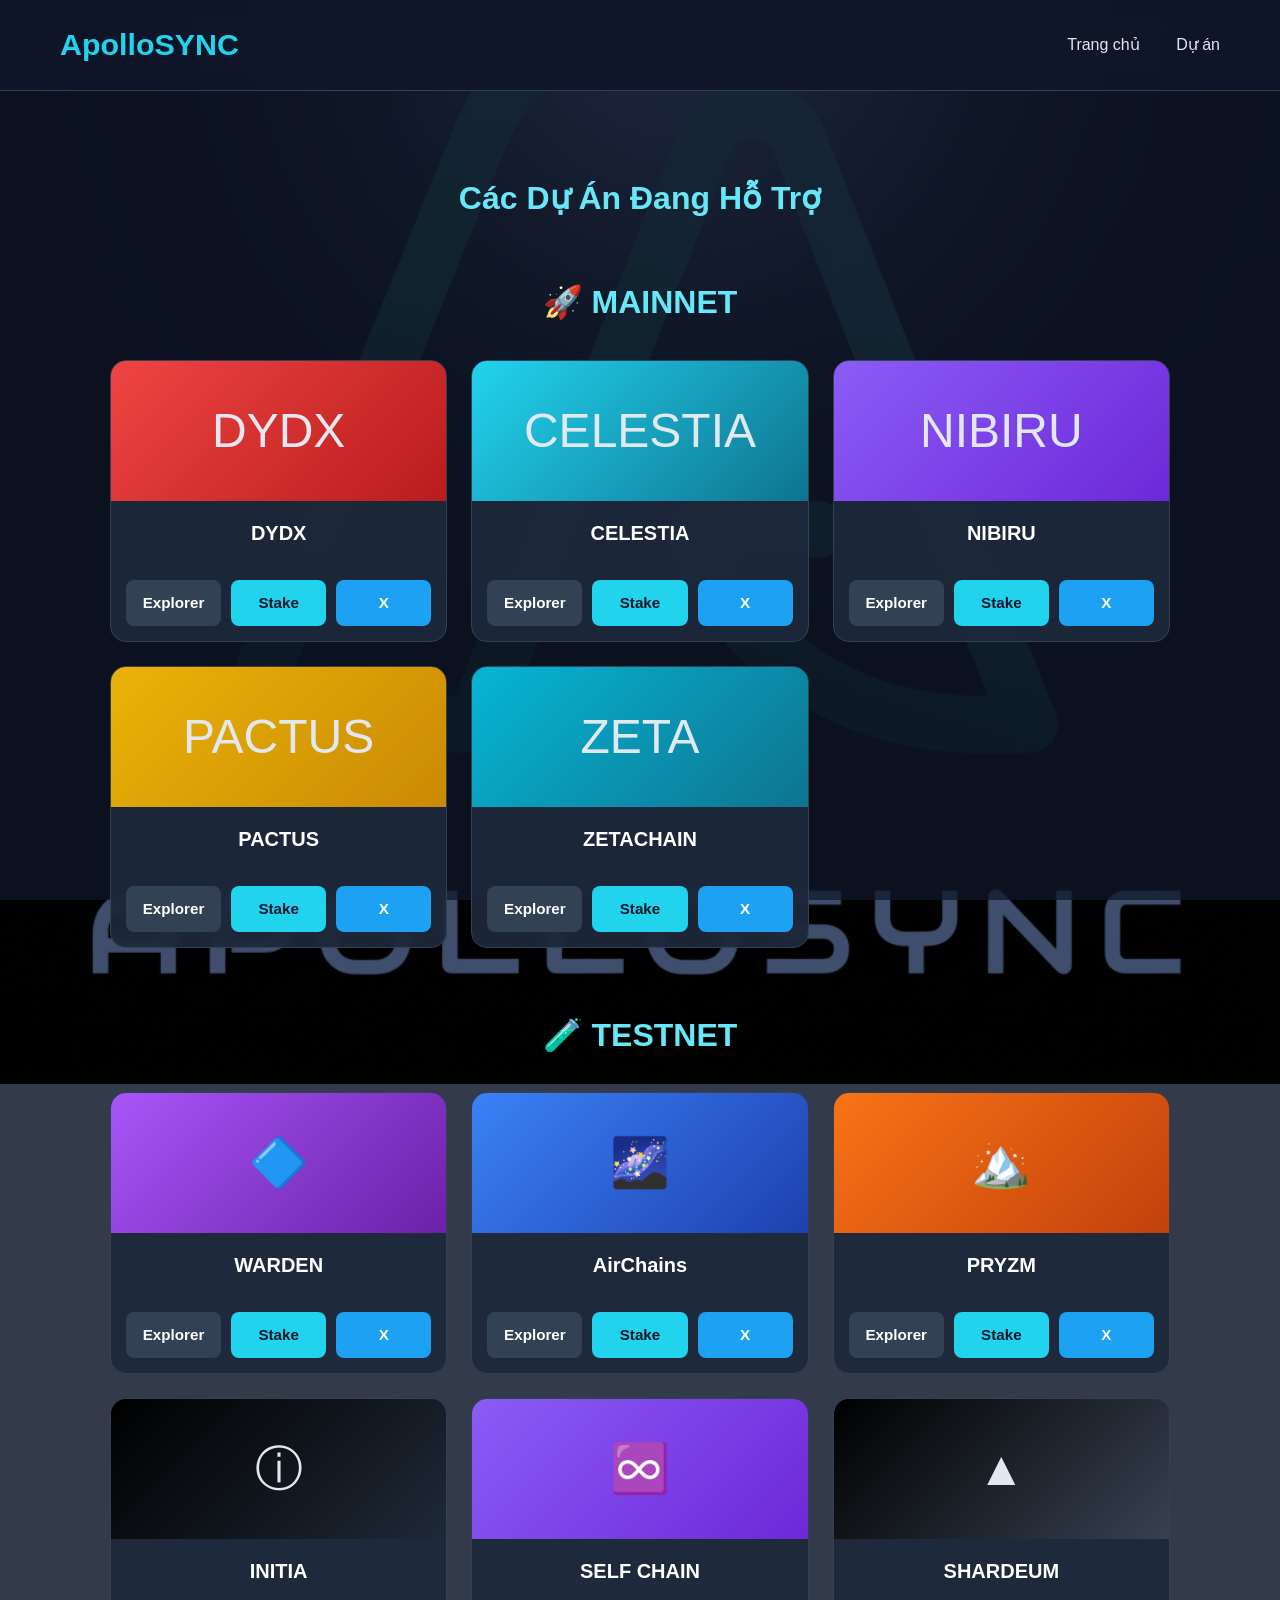
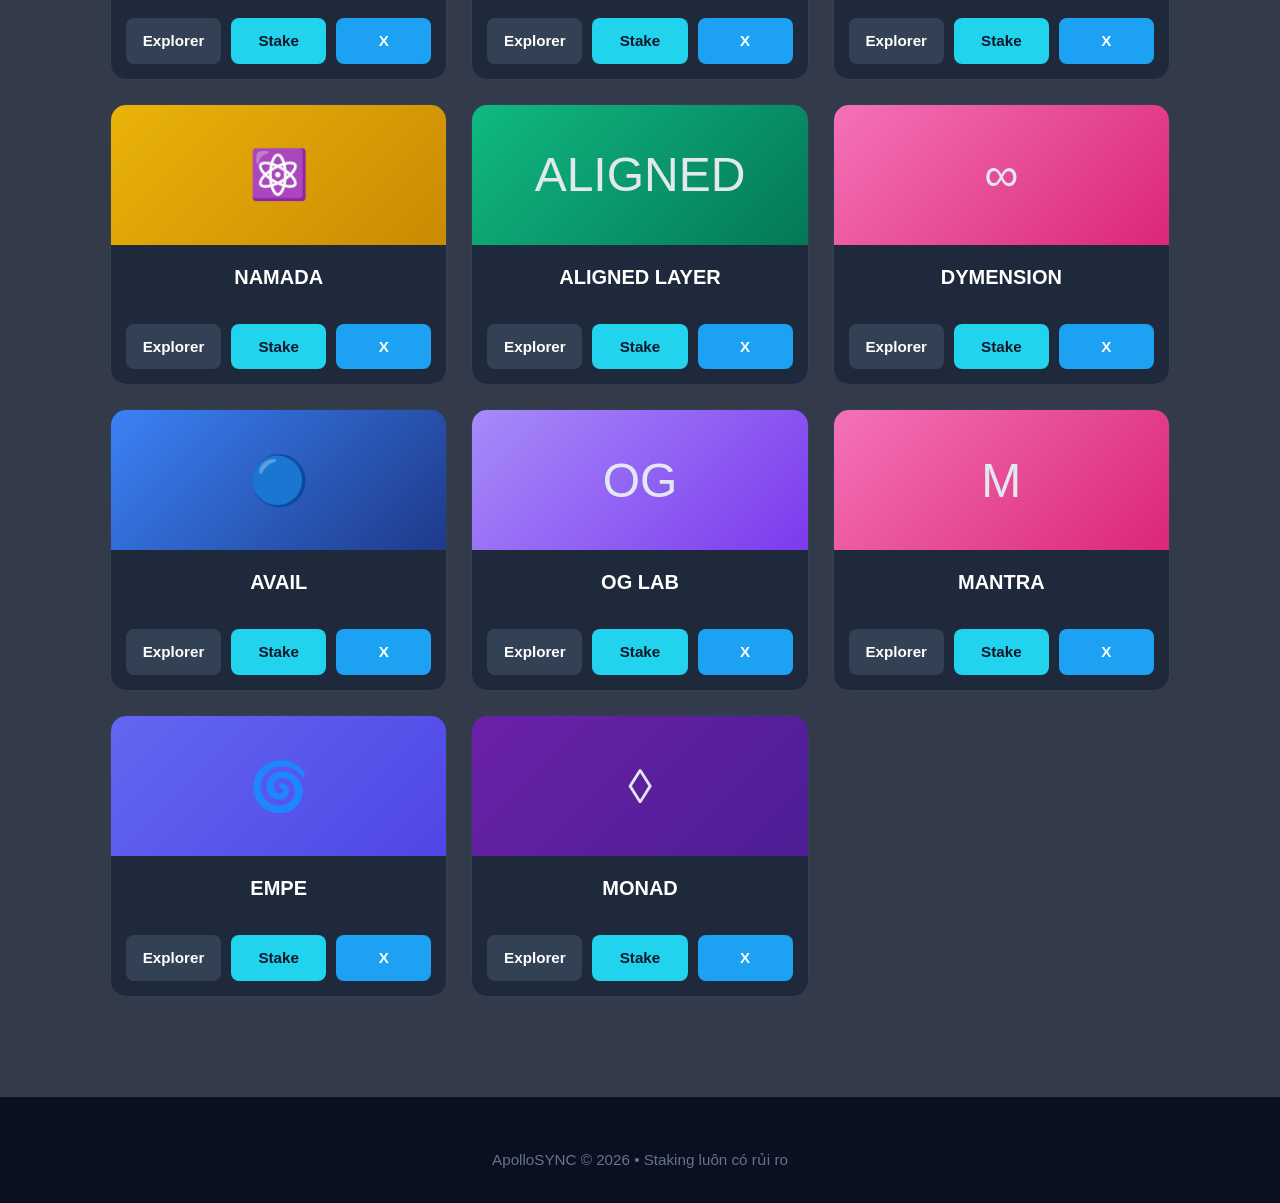
==== projects.html @ 62b635bf "Add files via upload" ====
<!DOCTYPE html>
<html lang="vi">
<head>
    <meta charset="UTF-8">
    <meta name="viewport" content="width=device-width, initial-scale=1.0">
    <title>Dự án - ApolloSYNC</title>
    <link rel="stylesheet" href="css/style.css">
    <style>
        .section-title {
            text-align: center;
            margin: 50px 0 30px;
            color: #67e8f9;
            font-size: 2rem;
        }
        .project-grid {
            display: grid;
            grid-template-columns: repeat(auto-fit, minmax(320px, 1fr));
            gap: 24px;
            margin-bottom: 60px;
        }
        .project-card {
            background: var(--card);
            border: 1px solid #334155;
            border-radius: 16px;
            overflow: hidden;
            transition: all 0.4s ease;
            cursor: pointer;
        }
        .project-card:hover {
            transform: translateY(-10px);
            border-color: var(--primary);
        }
        .project-card.active {
            border-color: #fde047;
            box-shadow: 0 0 25px #fde047,
                        0 0 50px rgba(253, 224, 71, 0.6);
            transform: scale(1.03);
        }
        .project-header {
            height: 140px;
            display: flex;
            align-items: center;
            justify-content: center;
            font-size: 3rem;
            position: relative;
        }
        .project-name {
            text-align: center;
            padding: 15px 0;
            font-weight: 700;
            font-size: 1.25rem;
            color: white;
        }
        .project-actions {
            padding: 15px;
            display: flex;
            gap: 10px;
            flex-wrap: wrap;
            justify-content: center;
        }
        .action-btn {
            flex: 1;
            min-width: 85px;
            padding: 10px 14px;
            text-align: center;
            border-radius: 8px;
            text-decoration: none;
            font-weight: 600;
            font-size: 0.95rem;
        }
        .btn-explorer { background: #334155; color: white; }
        .btn-stake    { background: #22d3ee; color: #0f172a; }
        .btn-twitter  { background: #1da1f2; color: white; }
    </style>
</head>
<body>
    <header>
        <nav>
            <div class="logo">ApolloSYNC</div>
            <div class="nav-links">
                <a href="index.html">Trang chủ</a>
                <a href="projects.html">Dự án</a>
            </div>
        </nav>
    </header>

    <div class="container">
        <h1 style="text-align:center; margin:40px 0 10px; color:#67e8f9;">Các Dự Án Đang Hỗ Trợ</h1>

        <!-- ==================== MAINNET ==================== -->
        <h2 class="section-title">🚀 MAINNET</h2>
        <div class="project-grid">

            <div class="project-card">
                <div class="project-header" style="background: linear-gradient(135deg, #ef4444, #b91c1c);">DYDX</div>
                <div class="project-name">DYDX</div>
                <div class="project-actions">
                    <a href="#" class="action-btn btn-explorer">Explorer</a>
                    <a href="#" class="action-btn btn-stake">Stake</a>
                    <a href="#" class="action-btn btn-twitter">X</a>
                </div>
            </div>

            <div class="project-card">
                <div class="project-header" style="background: linear-gradient(135deg, #22d3ee, #0e7490);">CELESTIA</div>
                <div class="project-name">CELESTIA</div>
                <div class="project-actions">
                    <a href="#" class="action-btn btn-explorer">Explorer</a>
                    <a href="#" class="action-btn btn-stake">Stake</a>
                    <a href="#" class="action-btn btn-twitter">X</a>
                </div>
            </div>

            <div class="project-card">
                <div class="project-header" style="background: linear-gradient(135deg, #8b5cf6, #6d28d9);">NIBIRU</div>
                <div class="project-name">NIBIRU</div>
                <div class="project-actions">
                    <a href="#" class="action-btn btn-explorer">Explorer</a>
                    <a href="#" class="action-btn btn-stake">Stake</a>
                    <a href="#" class="action-btn btn-twitter">X</a>
                </div>
            </div>

            <div class="project-card">
                <div class="project-header" style="background: linear-gradient(135deg, #eab308, #ca8a04);">PACTUS</div>
                <div class="project-name">PACTUS</div>
                <div class="project-actions">
                    <a href="#" class="action-btn btn-explorer">Explorer</a>
                    <a href="#" class="action-btn btn-stake">Stake</a>
                    <a href="#" class="action-btn btn-twitter">X</a>
                </div>
            </div>

            <div class="project-card">
                <div class="project-header" style="background: linear-gradient(135deg, #06b6d4, #0e7490);">ZETA</div>
                <div class="project-name">ZETACHAIN</div>
                <div class="project-actions">
                    <a href="#" class="action-btn btn-explorer">Explorer</a>
                    <a href="#" class="action-btn btn-stake">Stake</a>
                    <a href="#" class="action-btn btn-twitter">X</a>
                </div>
            </div>
        </div>

        <!-- ==================== TESTNET ==================== -->
        <h2 class="section-title">🧪 TESTNET</h2>
        <div class="project-grid">

            <div class="project-card">
                <div class="project-header" style="background: linear-gradient(135deg, #a855f7, #6b21a8);">🔷</div>
                <div class="project-name">WARDEN</div>
                <div class="project-actions">
                    <a href="#" class="action-btn btn-explorer">Explorer</a>
                    <a href="#" class="action-btn btn-stake">Stake</a>
                    <a href="#" class="action-btn btn-twitter">X</a>
                </div>
            </div>

            <div class="project-card">
                <div class="project-header" style="background: linear-gradient(135deg, #3b82f6, #1e40af);">🌌</div>
                <div class="project-name">AirChains</div>
                <div class="project-actions">
                    <a href="#" class="action-btn btn-explorer">Explorer</a>
                    <a href="#" class="action-btn btn-stake">Stake</a>
                    <a href="#" class="action-btn btn-twitter">X</a>
                </div>
            </div>

            <div class="project-card">
                <div class="project-header" style="background: linear-gradient(135deg, #f97316, #c2410c);">🏔️</div>
                <div class="project-name">PRYZM</div>
                <div class="project-actions">
                    <a href="#" class="action-btn btn-explorer">Explorer</a>
                    <a href="#" class="action-btn btn-stake">Stake</a>
                    <a href="#" class="action-btn btn-twitter">X</a>
                </div>
            </div>

            <div class="project-card">
                <div class="project-header" style="background: linear-gradient(135deg, #000000, #1f2937);">ⓘ</div>
                <div class="project-name">INITIA</div>
                <div class="project-actions">
                    <a href="#" class="action-btn btn-explorer">Explorer</a>
                    <a href="#" class="action-btn btn-stake">Stake</a>
                    <a href="#" class="action-btn btn-twitter">X</a>
                </div>
            </div>

            <div class="project-card">
                <div class="project-header" style="background: linear-gradient(135deg, #8b5cf6, #6d28d9);">♾️</div>
                <div class="project-name">SELF CHAIN</div>
                <div class="project-actions">
                    <a href="#" class="action-btn btn-explorer">Explorer</a>
                    <a href="#" class="action-btn btn-stake">Stake</a>
                    <a href="#" class="action-btn btn-twitter">X</a>
                </div>
            </div>

            <div class="project-card">
                <div class="project-header" style="background: linear-gradient(135deg, #000000, #374151);">▲</div>
                <div class="project-name">SHARDEUM</div>
                <div class="project-actions">
                    <a href="#" class="action-btn btn-explorer">Explorer</a>
                    <a href="#" class="action-btn btn-stake">Stake</a>
                    <a href="#" class="action-btn btn-twitter">X</a>
                </div>
            </div>

            <div class="project-card">
                <div class="project-header" style="background: linear-gradient(135deg, #eab308, #ca8a04);">⚛️</div>
                <div class="project-name">NAMADA</div>
                <div class="project-actions">
                    <a href="#" class="action-btn btn-explorer">Explorer</a>
                    <a href="#" class="action-btn btn-stake">Stake</a>
                    <a href="#" class="action-btn btn-twitter">X</a>
                </div>
            </div>

            <div class="project-card">
                <div class="project-header" style="background: linear-gradient(135deg, #10b981, #047857);">ALIGNED</div>
                <div class="project-name">ALIGNED LAYER</div>
                <div class="project-actions">
                    <a href="#" class="action-btn btn-explorer">Explorer</a>
                    <a href="#" class="action-btn btn-stake">Stake</a>
                    <a href="#" class="action-btn btn-twitter">X</a>
                </div>
            </div>

            <div class="project-card">
                <div class="project-header" style="background: linear-gradient(135deg, #f472b6, #db2777);">∞</div>
                <div class="project-name">DYMENSION</div>
                <div class="project-actions">
                    <a href="#" class="action-btn btn-explorer">Explorer</a>
                    <a href="#" class="action-btn btn-stake">Stake</a>
                    <a href="#" class="action-btn btn-twitter">X</a>
                </div>
            </div>

            <div class="project-card">
                <div class="project-header" style="background: linear-gradient(135deg, #3b82f6, #1e3a8a);">🔵</div>
                <div class="project-name">AVAIL</div>
                <div class="project-actions">
                    <a href="#" class="action-btn btn-explorer">Explorer</a>
                    <a href="#" class="action-btn btn-stake">Stake</a>
                    <a href="#" class="action-btn btn-twitter">X</a>
                </div>
            </div>

            <div class="project-card">
                <div class="project-header" style="background: linear-gradient(135deg, #a78bfa, #7c3aed);">OG</div>
                <div class="project-name">OG LAB</div>
                <div class="project-actions">
                    <a href="#" class="action-btn btn-explorer">Explorer</a>
                    <a href="#" class="action-btn btn-stake">Stake</a>
                    <a href="#" class="action-btn btn-twitter">X</a>
                </div>
            </div>

            <div class="project-card">
                <div class="project-header" style="background: linear-gradient(135deg, #f472b6, #db2777);">M</div>
                <div class="project-name">MANTRA</div>
                <div class="project-actions">
                    <a href="#" class="action-btn btn-explorer">Explorer</a>
                    <a href="#" class="action-btn btn-stake">Stake</a>
                    <a href="#" class="action-btn btn-twitter">X</a>
                </div>
            </div>

            <div class="project-card">
                <div class="project-header" style="background: linear-gradient(135deg, #6366f1, #4f46e5);">🌀</div>
                <div class="project-name">EMPE</div>
                <div class="project-actions">
                    <a href="#" class="action-btn btn-explorer">Explorer</a>
                    <a href="#" class="action-btn btn-stake">Stake</a>
                    <a href="#" class="action-btn btn-twitter">X</a>
                </div>
            </div>

            <div class="project-card">
                <div class="project-header" style="background: linear-gradient(135deg, #6b21a8, #4c1d95);">◊</div>
                <div class="project-name">MONAD</div>
                <div class="project-actions">
                    <a href="#" class="action-btn btn-explorer">Explorer</a>
                    <a href="#" class="action-btn btn-stake">Stake</a>
                    <a href="#" class="action-btn btn-twitter">X</a>
                </div>
            </div>
        </div>
    </div>

    <footer>
        ApolloSYNC © 2026 • Staking luôn có rủi ro
    </footer>

    <script>
        // Hiệu ứng click phát sáng vàng nhạt
        document.querySelectorAll('.project-card').forEach(card => {
            card.addEventListener('click', function(e) {
                if (e.target.closest('a')) return; // Không trigger khi click nút
                this.classList.toggle('active');
            });
        });
    </script>
</body>
</html>
---- css/style.css ----
* {
    margin: 0;
    padding: 0;
    box-sizing: border-box;
}

:root {
    --primary: #22d3ee;
    --dark: #0f172a;
    --card: rgba(30, 41, 59, 0.95);
}

/* ==================== BACKGROUND TOÀN BỘ WEBSITE ==================== */
body {
    font-family: 'Segoe UI', Tahoma, Geneva, Verdana, sans-serif;
    color: #e2e8f0;
    line-height: 1.7;
    
    /* Background ảnh */
    background-image: url('../assets/images/background.jpg');
    background-size: cover;
    background-position: center;
    background-repeat: no-repeat;
    background-attachment: fixed;     /* ảnh không di chuyển khi cuộn */
    
    /* Overlay tối để chữ dễ đọc */
    background-color: rgba(15, 23, 42, 0.85);   /* màu tối + độ trong suốt */
    background-blend-mode: overlay;
}

/* Nếu muốn overlay mạnh hơn (chữ rõ hơn) */
body::before {
    content: "";
    position: fixed;
    top: 0;
    left: 0;
    width: 100%;
    height: 100%;
    background: rgba(15, 23, 42, 0.75);
    z-index: -1;
}

header {
    background: rgba(15, 23, 42, 0.98);
    position: sticky;
    top: 0;
    z-index: 100;
    border-bottom: 1px solid #334155;
}

nav {
    max-width: 1200px;
    margin: 0 auto;
    padding: 1.2rem 20px;
    display: flex;
    justify-content: space-between;
    align-items: center;
}

.logo {
    font-size: 1.9rem;
    font-weight: 700;
    color: var(--primary);
}

.nav-links a {
    color: #e2e8f0;
    text-decoration: none;
    margin-left: 32px;
    font-weight: 500;
}

.nav-links a:hover {
    color: var(--primary);
}

.container {
    max-width: 1100px;
    margin: 0 auto;
    padding: 40px 20px;
}

/* ==================== TRANG CHỦ ==================== */
.hero {
    text-align: center;
    padding: 80px 0 60px;
}

.hero h1 {
    font-size: 3.2rem;
    color: #67e8f9;
    margin-bottom: 12px;
}

.card {
    background: var(--card);
    border: 1px solid #334155;
    border-radius: 16px;
    padding: 32px;
    margin-bottom: 30px;
}

h2 {
    color: var(--primary);
    margin-bottom: 18px;
}

.spec-list li {
    padding: 14px 0;
    border-bottom: 1px solid #334155;
}

.spec-list li:last-child {
    border-bottom: none;
}

/* ==================== PROJECTS PAGE ==================== */
.section-title {
    text-align: center;
    margin: 50px 0 30px;
    color: #67e8f9;
    font-size: 2rem;
}

.project-grid {
    display: grid;
    grid-template-columns: repeat(auto-fit, minmax(320px, 1fr));
    gap: 24px;
    margin-bottom: 60px;
}

.project-card {
    background: var(--card);
    border: 1px solid #334155;
    border-radius: 16px;
    overflow: hidden;
    transition: all 0.4s ease;
    cursor: pointer;
}

.project-card:hover {
    transform: translateY(-10px);
    border-color: var(--primary);
}

.project-card.active {
    border-color: #fde047;
    box-shadow: 0 0 25px #fde047,
                0 0 50px rgba(253, 224, 71, 0.6);
    transform: scale(1.03);
}

.project-header {
    height: 140px;
    display: flex;
    align-items: center;
    justify-content: center;
    font-size: 3rem;
    position: relative;
}

.project-name {
    text-align: center;
    padding: 15px 0;
    font-weight: 700;
    font-size: 1.25rem;
    color: white;
}

.project-actions {
    padding: 15px;
    display: flex;
    gap: 10px;
    flex-wrap: wrap;
    justify-content: center;
}

.action-btn {
    flex: 1;
    min-width: 85px;
    padding: 10px 14px;
    text-align: center;
    border-radius: 8px;
    text-decoration: none;
    font-weight: 600;
    font-size: 0.95rem;
}

.btn-explorer { background: #334155; color: white; }
.btn-stake    { background: #22d3ee; color: #0f172a; }
.btn-twitter  { background: #1da1f2; color: white; }

/* Footer */
footer {
    background: #0a101f;
    padding: 50px 20px 30px;
    text-align: center;
    color: #64748b;
    font-size: 0.95rem;
}
/* Tăng độ tương phản cho card khi có background ảnh */
.card, .project-card {
    background: rgba(30, 41, 59, 0.92) !important;
    backdrop-filter: blur(8px);   /* hiệu ứng kính mờ hiện đại */
}

header {
    background: rgba(15, 23, 42, 0.95) !important;
    backdrop-filter: blur(10px);
}
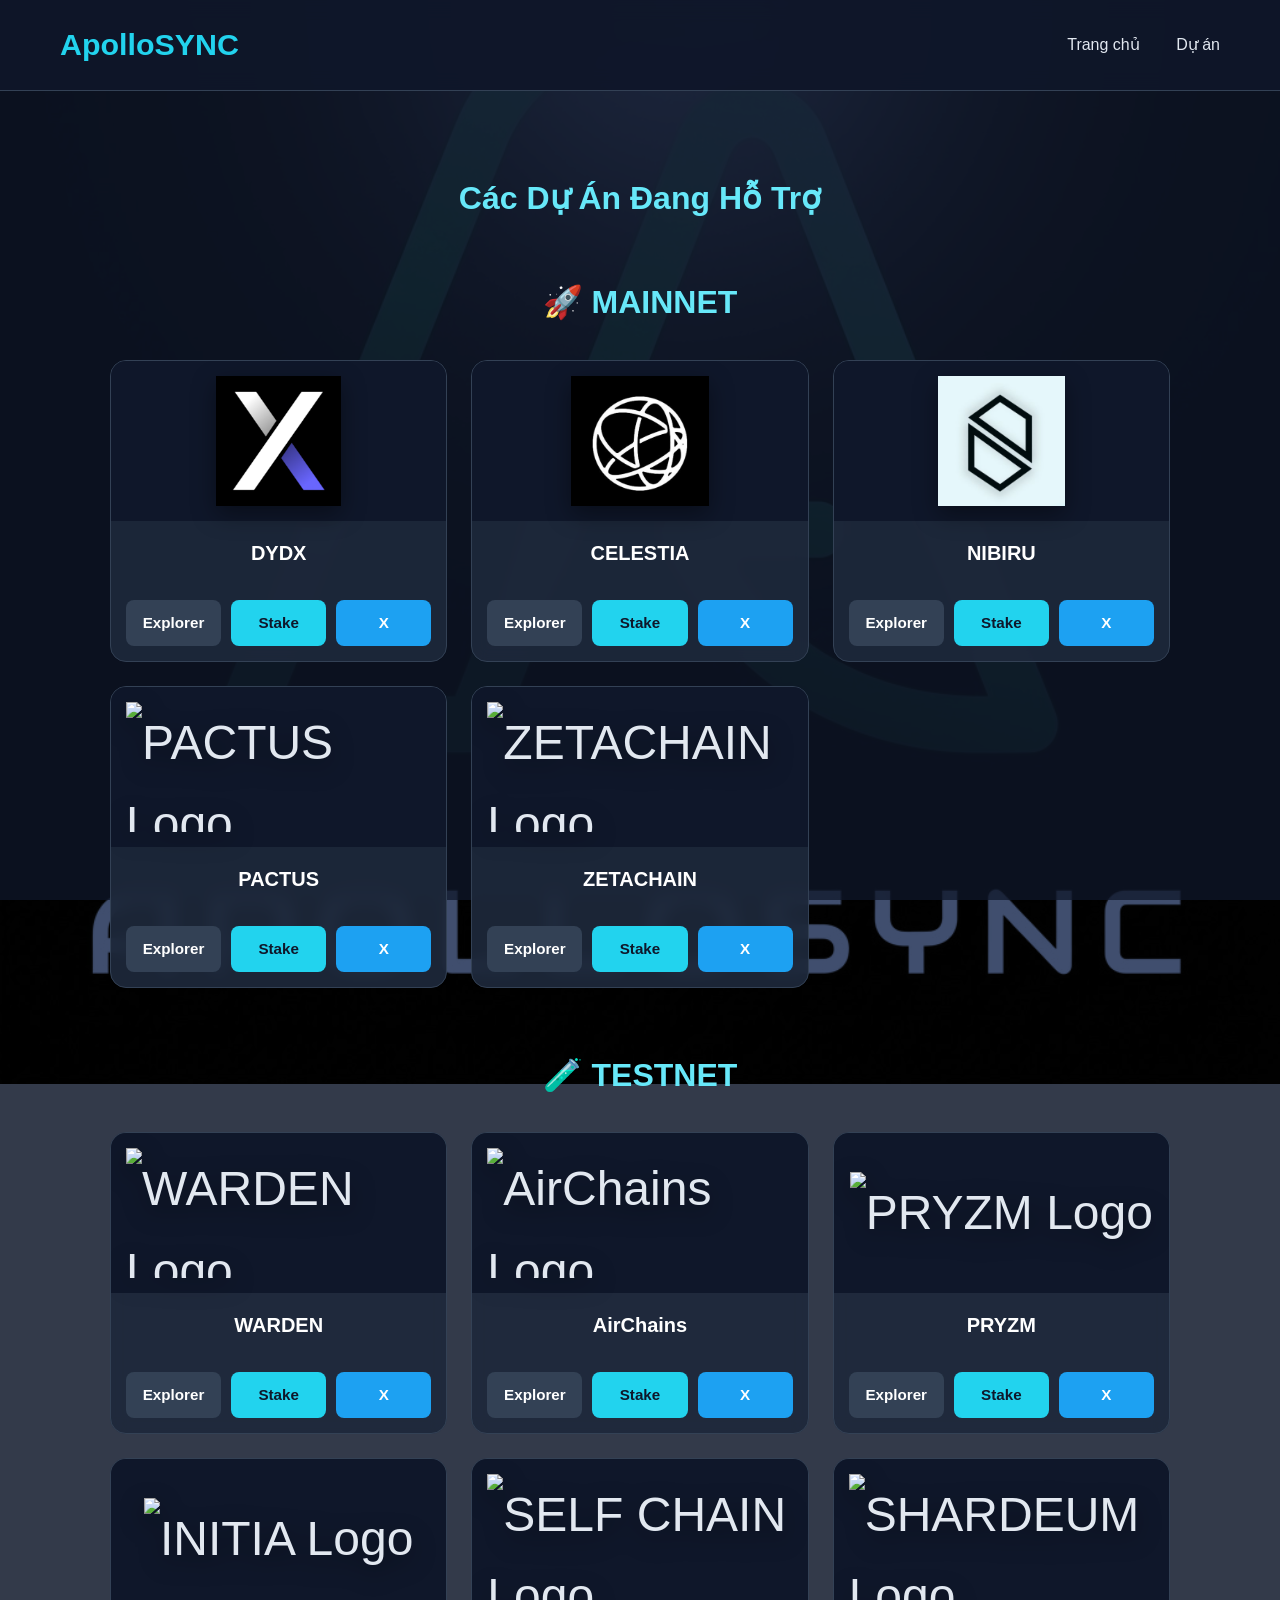
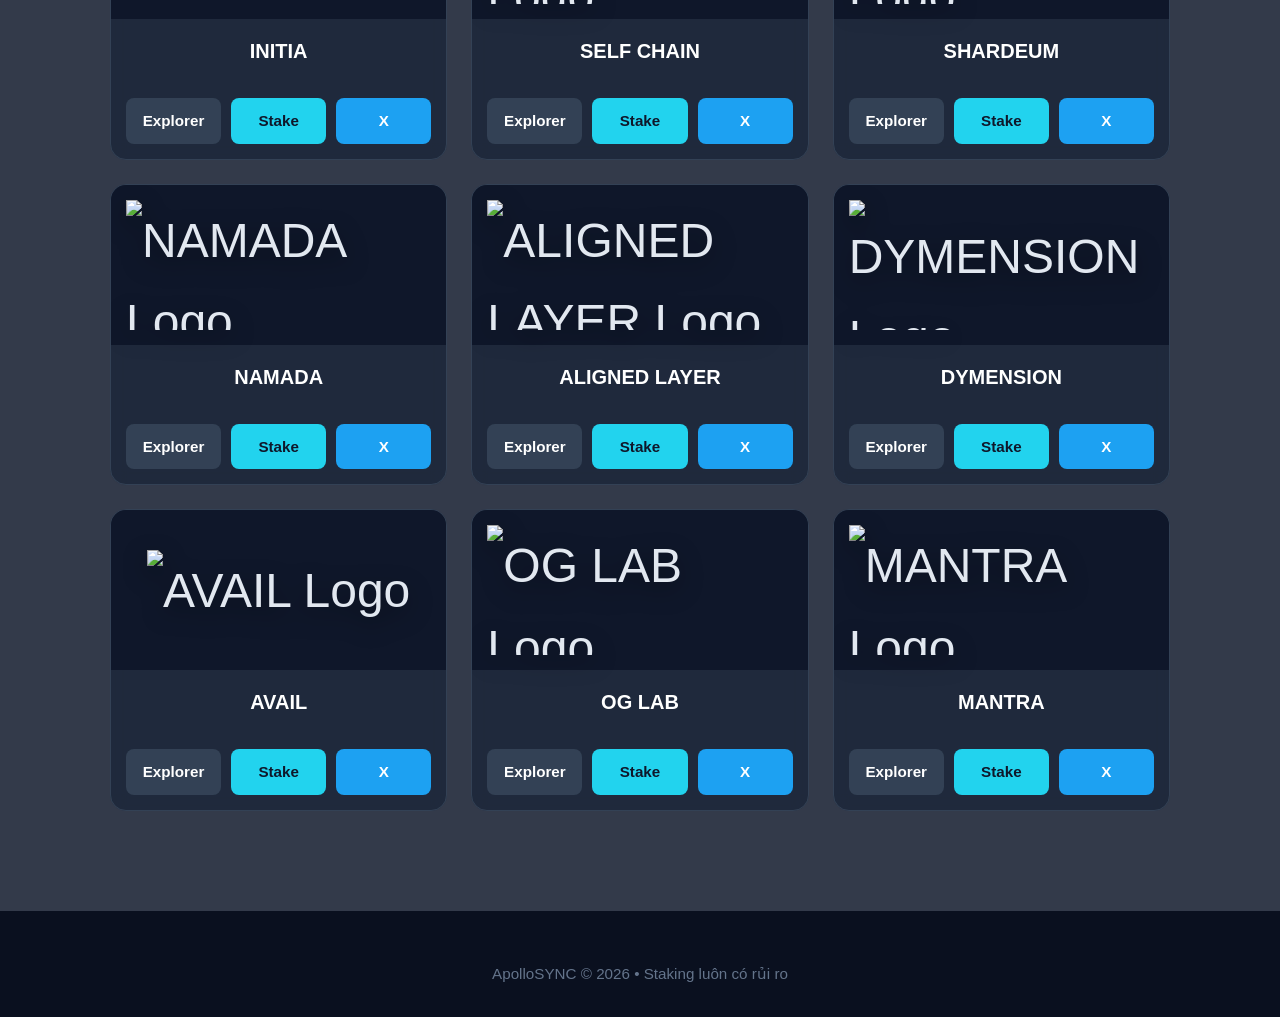
==== commit 9241f3d3: "Add files via upload" ====
--- a/projects.html
+++ b/projects.html
@@ -36,14 +36,27 @@
                         0 0 50px rgba(253, 224, 71, 0.6);
             transform: scale(1.03);
         }
+        
         .project-header {
-            height: 140px;
+            height: 160px;
             display: flex;
             align-items: center;
             justify-content: center;
-            font-size: 3rem;
             position: relative;
-        }
+            background: #0f172a;
+            padding: 15px;
+        }
+        .project-header img {
+            max-height: 130px;
+            max-width: 100%;
+            object-fit: contain;
+            filter: drop-shadow(0 8px 12px rgba(0, 0, 0, 0.4));
+            transition: transform 0.3s ease;
+        }
+        .project-card:hover .project-header img {
+            transform: scale(1.08);
+        }
+
         .project-name {
             text-align: center;
             padding: 15px 0;
@@ -92,52 +105,62 @@
         <div class="project-grid">
 
             <div class="project-card">
-                <div class="project-header" style="background: linear-gradient(135deg, #ef4444, #b91c1c);">DYDX</div>
+                <div class="project-header">
+                    <img src="assets/Projectlogos/DYDX.png" alt="DYDX Logo">
+                </div>
                 <div class="project-name">DYDX</div>
                 <div class="project-actions">
-                    <a href="#" class="action-btn btn-explorer">Explorer</a>
-                    <a href="#" class="action-btn btn-stake">Stake</a>
-                    <a href="#" class="action-btn btn-twitter">X</a>
-                </div>
-            </div>
-
-            <div class="project-card">
-                <div class="project-header" style="background: linear-gradient(135deg, #22d3ee, #0e7490);">CELESTIA</div>
+                    <a href="https://explorer.dydx.trade" target="_blank" class="action-btn btn-explorer">Explorer</a>
+                    <a href="#" class="action-btn btn-stake">Stake</a>
+                    <a href="https://x.com/dYdX" target="_blank" class="action-btn btn-twitter">X</a>
+                </div>
+            </div>
+
+            <div class="project-card">
+                <div class="project-header">
+                    <img src="assets/Projectlogos/CELESTIA.png" alt="CELESTIA Logo">
+                </div>
                 <div class="project-name">CELESTIA</div>
                 <div class="project-actions">
-                    <a href="#" class="action-btn btn-explorer">Explorer</a>
-                    <a href="#" class="action-btn btn-stake">Stake</a>
-                    <a href="#" class="action-btn btn-twitter">X</a>
-                </div>
-            </div>
-
-            <div class="project-card">
-                <div class="project-header" style="background: linear-gradient(135deg, #8b5cf6, #6d28d9);">NIBIRU</div>
+                    <a href="https://celestia.explorers.guru" target="_blank" class="action-btn btn-explorer">Explorer</a>
+                    <a href="#" class="action-btn btn-stake">Stake</a>
+                    <a href="https://x.com/celestia" target="_blank" class="action-btn btn-twitter">X</a>
+                </div>
+            </div>
+
+            <div class="project-card">
+                <div class="project-header">
+                    <img src="assets/Projectlogos/NIBIRU.png" alt="NIBIRU Logo">
+                </div>
                 <div class="project-name">NIBIRU</div>
                 <div class="project-actions">
-                    <a href="#" class="action-btn btn-explorer">Explorer</a>
-                    <a href="#" class="action-btn btn-stake">Stake</a>
-                    <a href="#" class="action-btn btn-twitter">X</a>
-                </div>
-            </div>
-
-            <div class="project-card">
-                <div class="project-header" style="background: linear-gradient(135deg, #eab308, #ca8a04);">PACTUS</div>
+                    <a href="https://nibiru.explorers.guru" target="_blank" class="action-btn btn-explorer">Explorer</a>
+                    <a href="#" class="action-btn btn-stake">Stake</a>
+                    <a href="https://x.com/NibiruChain" target="_blank" class="action-btn btn-twitter">X</a>
+                </div>
+            </div>
+
+            <div class="project-card">
+                <div class="project-header">
+                    <img src="assets/Projectlogos/PACTUS.png" alt="PACTUS Logo">
+                </div>
                 <div class="project-name">PACTUS</div>
                 <div class="project-actions">
-                    <a href="#" class="action-btn btn-explorer">Explorer</a>
-                    <a href="#" class="action-btn btn-stake">Stake</a>
-                    <a href="#" class="action-btn btn-twitter">X</a>
-                </div>
-            </div>
-
-            <div class="project-card">
-                <div class="project-header" style="background: linear-gradient(135deg, #06b6d4, #0e7490);">ZETA</div>
+                    <a href="https://pactusscan.com" target="_blank" class="action-btn btn-explorer">Explorer</a>
+                    <a href="#" class="action-btn btn-stake">Stake</a>
+                    <a href="https://x.com/PactusChain" target="_blank" class="action-btn btn-twitter">X</a>
+                </div>
+            </div>
+
+            <div class="project-card">
+                <div class="project-header">
+                    <img src="assets/Projectlogos/ZETACHAIN.png" alt="ZETACHAIN Logo">
+                </div>
                 <div class="project-name">ZETACHAIN</div>
                 <div class="project-actions">
-                    <a href="#" class="action-btn btn-explorer">Explorer</a>
-                    <a href="#" class="action-btn btn-stake">Stake</a>
-                    <a href="#" class="action-btn btn-twitter">X</a>
+                    <a href="https://explorer.zetachain.com" target="_blank" class="action-btn btn-explorer">Explorer</a>
+                    <a href="#" class="action-btn btn-stake">Stake</a>
+                    <a href="https://x.com/ZetaChain" target="_blank" class="action-btn btn-twitter">X</a>
                 </div>
             </div>
         </div>
@@ -147,144 +170,149 @@
         <div class="project-grid">
 
             <div class="project-card">
-                <div class="project-header" style="background: linear-gradient(135deg, #a855f7, #6b21a8);">🔷</div>
+                <div class="project-header">
+                    <img src="assets/Projectlogos/WARDEN.png" alt="WARDEN Logo">
+                </div>
                 <div class="project-name">WARDEN</div>
                 <div class="project-actions">
-                    <a href="#" class="action-btn btn-explorer">Explorer</a>
-                    <a href="#" class="action-btn btn-stake">Stake</a>
-                    <a href="#" class="action-btn btn-twitter">X</a>
-                </div>
-            </div>
-
-            <div class="project-card">
-                <div class="project-header" style="background: linear-gradient(135deg, #3b82f6, #1e40af);">🌌</div>
+                    <a href="https://explorer.wardenprotocol.org/" target="_blank" class="action-btn btn-explorer">Explorer</a>
+                    <a href="#" class="action-btn btn-stake">Stake</a>
+                    <a href="https://x.com/wardenprotocol" target="_blank" class="action-btn btn-twitter">X</a>
+                </div>
+            </div>
+
+            <div class="project-card">
+                <div class="project-header">
+                    <img src="assets/Projectlogos/AirChains.png" alt="AirChains Logo">
+                </div>
                 <div class="project-name">AirChains</div>
                 <div class="project-actions">
-                    <a href="#" class="action-btn btn-explorer">Explorer</a>
-                    <a href="#" class="action-btn btn-stake">Stake</a>
-                    <a href="#" class="action-btn btn-twitter">X</a>
-                </div>
-            </div>
-
-            <div class="project-card">
-                <div class="project-header" style="background: linear-gradient(135deg, #f97316, #c2410c);">🏔️</div>
+                    <a href="https://explorer.airchains.io" target="_blank" class="action-btn btn-explorer">Explorer</a>
+                    <a href="#" class="action-btn btn-stake">Stake</a>
+                    <a href="https://x.com/airchains_io" target="_blank" class="action-btn btn-twitter">X</a>
+                </div>
+            </div>
+
+            <div class="project-card">
+                <div class="project-header">
+                    <img src="assets/Projectlogos/PRYZM.png" alt="PRYZM Logo">
+                </div>
                 <div class="project-name">PRYZM</div>
                 <div class="project-actions">
-                    <a href="#" class="action-btn btn-explorer">Explorer</a>
-                    <a href="#" class="action-btn btn-stake">Stake</a>
-                    <a href="#" class="action-btn btn-twitter">X</a>
-                </div>
-            </div>
-
-            <div class="project-card">
-                <div class="project-header" style="background: linear-gradient(135deg, #000000, #1f2937);">ⓘ</div>
+                    <a href="https://chainsco.pe/pryzm" target="_blank" class="action-btn btn-explorer">Explorer</a>
+                    <a href="#" class="action-btn btn-stake">Stake</a>
+                    <a href="https://x.com/Pryzm_Zone" target="_blank" class="action-btn btn-twitter">X</a>
+                </div>
+            </div>
+
+            <div class="project-card">
+                <div class="project-header">
+                    <img src="assets/Projectlogos/INITIA.png" alt="INITIA Logo">
+                </div>
                 <div class="project-name">INITIA</div>
                 <div class="project-actions">
-                    <a href="#" class="action-btn btn-explorer">Explorer</a>
-                    <a href="#" class="action-btn btn-stake">Stake</a>
-                    <a href="#" class="action-btn btn-twitter">X</a>
-                </div>
-            </div>
-
-            <div class="project-card">
-                <div class="project-header" style="background: linear-gradient(135deg, #8b5cf6, #6d28d9);">♾️</div>
+                    <a href="https://explorer.initia.xyz" target="_blank" class="action-btn btn-explorer">Explorer</a>
+                    <a href="#" class="action-btn btn-stake">Stake</a>
+                    <a href="https://x.com/initia" target="_blank" class="action-btn btn-twitter">X</a>
+                </div>
+            </div>
+
+            <div class="project-card">
+                <div class="project-header">
+                    <img src="assets/Projectlogos/SELF-CHAIN.png" alt="SELF CHAIN Logo">
+                </div>
                 <div class="project-name">SELF CHAIN</div>
                 <div class="project-actions">
-                    <a href="#" class="action-btn btn-explorer">Explorer</a>
-                    <a href="#" class="action-btn btn-stake">Stake</a>
-                    <a href="#" class="action-btn btn-twitter">X</a>
-                </div>
-            </div>
-
-            <div class="project-card">
-                <div class="project-header" style="background: linear-gradient(135deg, #000000, #374151);">▲</div>
+                    <a href="https://explorer.selfchain.io" target="_blank" class="action-btn btn-explorer">Explorer</a>
+                    <a href="#" class="action-btn btn-stake">Stake</a>
+                    <a href="https://x.com/selfchainxyz" target="_blank" class="action-btn btn-twitter">X</a>
+                </div>
+            </div>
+
+            <div class="project-card">
+                <div class="project-header">
+                    <img src="assets/Projectlogos/SHARDEUM.png" alt="SHARDEUM Logo">
+                </div>
                 <div class="project-name">SHARDEUM</div>
                 <div class="project-actions">
-                    <a href="#" class="action-btn btn-explorer">Explorer</a>
-                    <a href="#" class="action-btn btn-stake">Stake</a>
-                    <a href="#" class="action-btn btn-twitter">X</a>
-                </div>
-            </div>
-
-            <div class="project-card">
-                <div class="project-header" style="background: linear-gradient(135deg, #eab308, #ca8a04);">⚛️</div>
+                    <a href="https://explorer.shardeum.org" target="_blank" class="action-btn btn-explorer">Explorer</a>
+                    <a href="#" class="action-btn btn-stake">Stake</a>
+                    <a href="https://x.com/shardeum" target="_blank" class="action-btn btn-twitter">X</a>
+                </div>
+            </div>
+
+            <div class="project-card">
+                <div class="project-header">
+                    <img src="assets/Projectlogos/NAMADA.png" alt="NAMADA Logo">
+                </div>
                 <div class="project-name">NAMADA</div>
                 <div class="project-actions">
-                    <a href="#" class="action-btn btn-explorer">Explorer</a>
-                    <a href="#" class="action-btn btn-stake">Stake</a>
-                    <a href="#" class="action-btn btn-twitter">X</a>
-                </div>
-            </div>
-
-            <div class="project-card">
-                <div class="project-header" style="background: linear-gradient(135deg, #10b981, #047857);">ALIGNED</div>
+                    <a href="https://explorer.namada.net" target="_blank" class="action-btn btn-explorer">Explorer</a>
+                    <a href="#" class="action-btn btn-stake">Stake</a>
+                    <a href="https://x.com/namada" target="_blank" class="action-btn btn-twitter">X</a>
+                </div>
+            </div>
+
+            <div class="project-card">
+                <div class="project-header">
+                    <img src="assets/Projectlogos/ALIGNED-LAYER.png" alt="ALIGNED LAYER Logo">
+                </div>
                 <div class="project-name">ALIGNED LAYER</div>
                 <div class="project-actions">
-                    <a href="#" class="action-btn btn-explorer">Explorer</a>
-                    <a href="#" class="action-btn btn-stake">Stake</a>
-                    <a href="#" class="action-btn btn-twitter">X</a>
-                </div>
-            </div>
-
-            <div class="project-card">
-                <div class="project-header" style="background: linear-gradient(135deg, #f472b6, #db2777);">∞</div>
+                    <a href="https://explorer.alignedlayer.com" target="_blank" class="action-btn btn-explorer">Explorer</a>
+                    <a href="#" class="action-btn btn-stake">Stake</a>
+                    <a href="https://x.com/alignedlayer" target="_blank" class="action-btn btn-twitter">X</a>
+                </div>
+            </div>
+
+            <div class="project-card">
+                <div class="project-header">
+                    <img src="assets/Projectlogos/DYMENSION.png" alt="DYMENSION Logo">
+                </div>
                 <div class="project-name">DYMENSION</div>
                 <div class="project-actions">
-                    <a href="#" class="action-btn btn-explorer">Explorer</a>
-                    <a href="#" class="action-btn btn-stake">Stake</a>
-                    <a href="#" class="action-btn btn-twitter">X</a>
-                </div>
-            </div>
-
-            <div class="project-card">
-                <div class="project-header" style="background: linear-gradient(135deg, #3b82f6, #1e3a8a);">🔵</div>
+                    <a href="https://dym.fyi" target="_blank" class="action-btn btn-explorer">Explorer</a>
+                    <a href="#" class="action-btn btn-stake">Stake</a>
+                    <a href="https://x.com/dymension" target="_blank" class="action-btn btn-twitter">X</a>
+                </div>
+            </div>
+
+            <div class="project-card">
+                <div class="project-header">
+                    <img src="assets/Projectlogos/AVAIL.png" alt="AVAIL Logo">
+                </div>
                 <div class="project-name">AVAIL</div>
                 <div class="project-actions">
-                    <a href="#" class="action-btn btn-explorer">Explorer</a>
-                    <a href="#" class="action-btn btn-stake">Stake</a>
-                    <a href="#" class="action-btn btn-twitter">X</a>
-                </div>
-            </div>
-
-            <div class="project-card">
-                <div class="project-header" style="background: linear-gradient(135deg, #a78bfa, #7c3aed);">OG</div>
+                    <a href="https://explorer.avail.so" target="_blank" class="action-btn btn-explorer">Explorer</a>
+                    <a href="#" class="action-btn btn-stake">Stake</a>
+                    <a href="https://x.com/AvailProject" target="_blank" class="action-btn btn-twitter">X</a>
+                </div>
+            </div>
+
+            <div class="project-card">
+                <div class="project-header">
+                    <img src="assets/Projectlogos/OG-LAB.png" alt="OG LAB Logo">
+                </div>
                 <div class="project-name">OG LAB</div>
                 <div class="project-actions">
-                    <a href="#" class="action-btn btn-explorer">Explorer</a>
-                    <a href="#" class="action-btn btn-stake">Stake</a>
-                    <a href="#" class="action-btn btn-twitter">X</a>
-                </div>
-            </div>
-
-            <div class="project-card">
-                <div class="project-header" style="background: linear-gradient(135deg, #f472b6, #db2777);">M</div>
+                    <a href="https://explorer.0g.ai" target="_blank" class="action-btn btn-explorer">Explorer</a>
+                    <a href="#" class="action-btn btn-stake">Stake</a>
+                    <a href="https://x.com/0G_labs" target="_blank" class="action-btn btn-twitter">X</a>
+                </div>
+            </div>
+
+            <div class="project-card">
+                <div class="project-header">
+                    <img src="assets/Projectlogos/MANTRA.png" alt="MANTRA Logo">
+                </div>
                 <div class="project-name">MANTRA</div>
                 <div class="project-actions">
-                    <a href="#" class="action-btn btn-explorer">Explorer</a>
-                    <a href="#" class="action-btn btn-stake">Stake</a>
-                    <a href="#" class="action-btn btn-twitter">X</a>
-                </div>
-            </div>
-
-            <div class="project-card">
-                <div class="project-header" style="background: linear-gradient(135deg, #6366f1, #4f46e5);">🌀</div>
-                <div class="project-name">EMPE</div>
-                <div class="project-actions">
-                    <a href="#" class="action-btn btn-explorer">Explorer</a>
-                    <a href="#" class="action-btn btn-stake">Stake</a>
-                    <a href="#" class="action-btn btn-twitter">X</a>
-                </div>
-            </div>
-
-            <div class="project-card">
-                <div class="project-header" style="background: linear-gradient(135deg, #6b21a8, #4c1d95);">◊</div>
-                <div class="project-name">MONAD</div>
-                <div class="project-actions">
-                    <a href="#" class="action-btn btn-explorer">Explorer</a>
-                    <a href="#" class="action-btn btn-stake">Stake</a>
-                    <a href="#" class="action-btn btn-twitter">X</a>
-                </div>
-            </div>
+                    <a href="https://explorer.mantrachain.io" target="_blank" class="action-btn btn-explorer">Explorer</a>
+                    <a href="#" class="action-btn btn-stake">Stake</a>
+                    <a href="https://x.com/MANTRA_Chain" target="_blank" class="action-btn btn-twitter">X</a>
+                </div>
+            </div>
+         
         </div>
     </div>
 
@@ -293,10 +321,9 @@
     </footer>
 
     <script>
-        // Hiệu ứng click phát sáng vàng nhạt
         document.querySelectorAll('.project-card').forEach(card => {
             card.addEventListener('click', function(e) {
-                if (e.target.closest('a')) return; // Không trigger khi click nút
+                if (e.target.closest('a')) return;
                 this.classList.toggle('active');
             });
         });
--- a/css/style.css
+++ b/css/style.css
@@ -207,4 +207,40 @@
 header {
     background: rgba(15, 23, 42, 0.95) !important;
     backdrop-filter: blur(10px);
+}
+
+/* ==================== CONTACT SECTION ==================== */
+.contact-section {
+    text-align: center;
+    margin: 60px 0 40px;
+    padding: 40px 20px;
+    background: rgba(255, 255, 255, 0.03);
+    border-radius: 16px;
+    border: 1px solid rgba(255, 255, 255, 0.08);
+}
+
+.contact-desc {
+    color: #aaaaaa;
+    margin-bottom: 30px;
+    font-size: 1.05rem;
+}
+
+.contact-icons {
+    display: flex;
+    justify-content: center;
+    align-items: center;
+    gap: 28px;
+    flex-wrap: wrap;
+}
+
+.contact-icon {
+    width: 52px;
+    height: 52px;
+    transition: all 0.3s ease;
+    border-radius: 12px;
+}
+
+.contact-icon:hover {
+    transform: scale(1.18) translateY(-6px);
+    box-shadow: 0 12px 25px rgba(0, 0, 0, 0.4);
 }
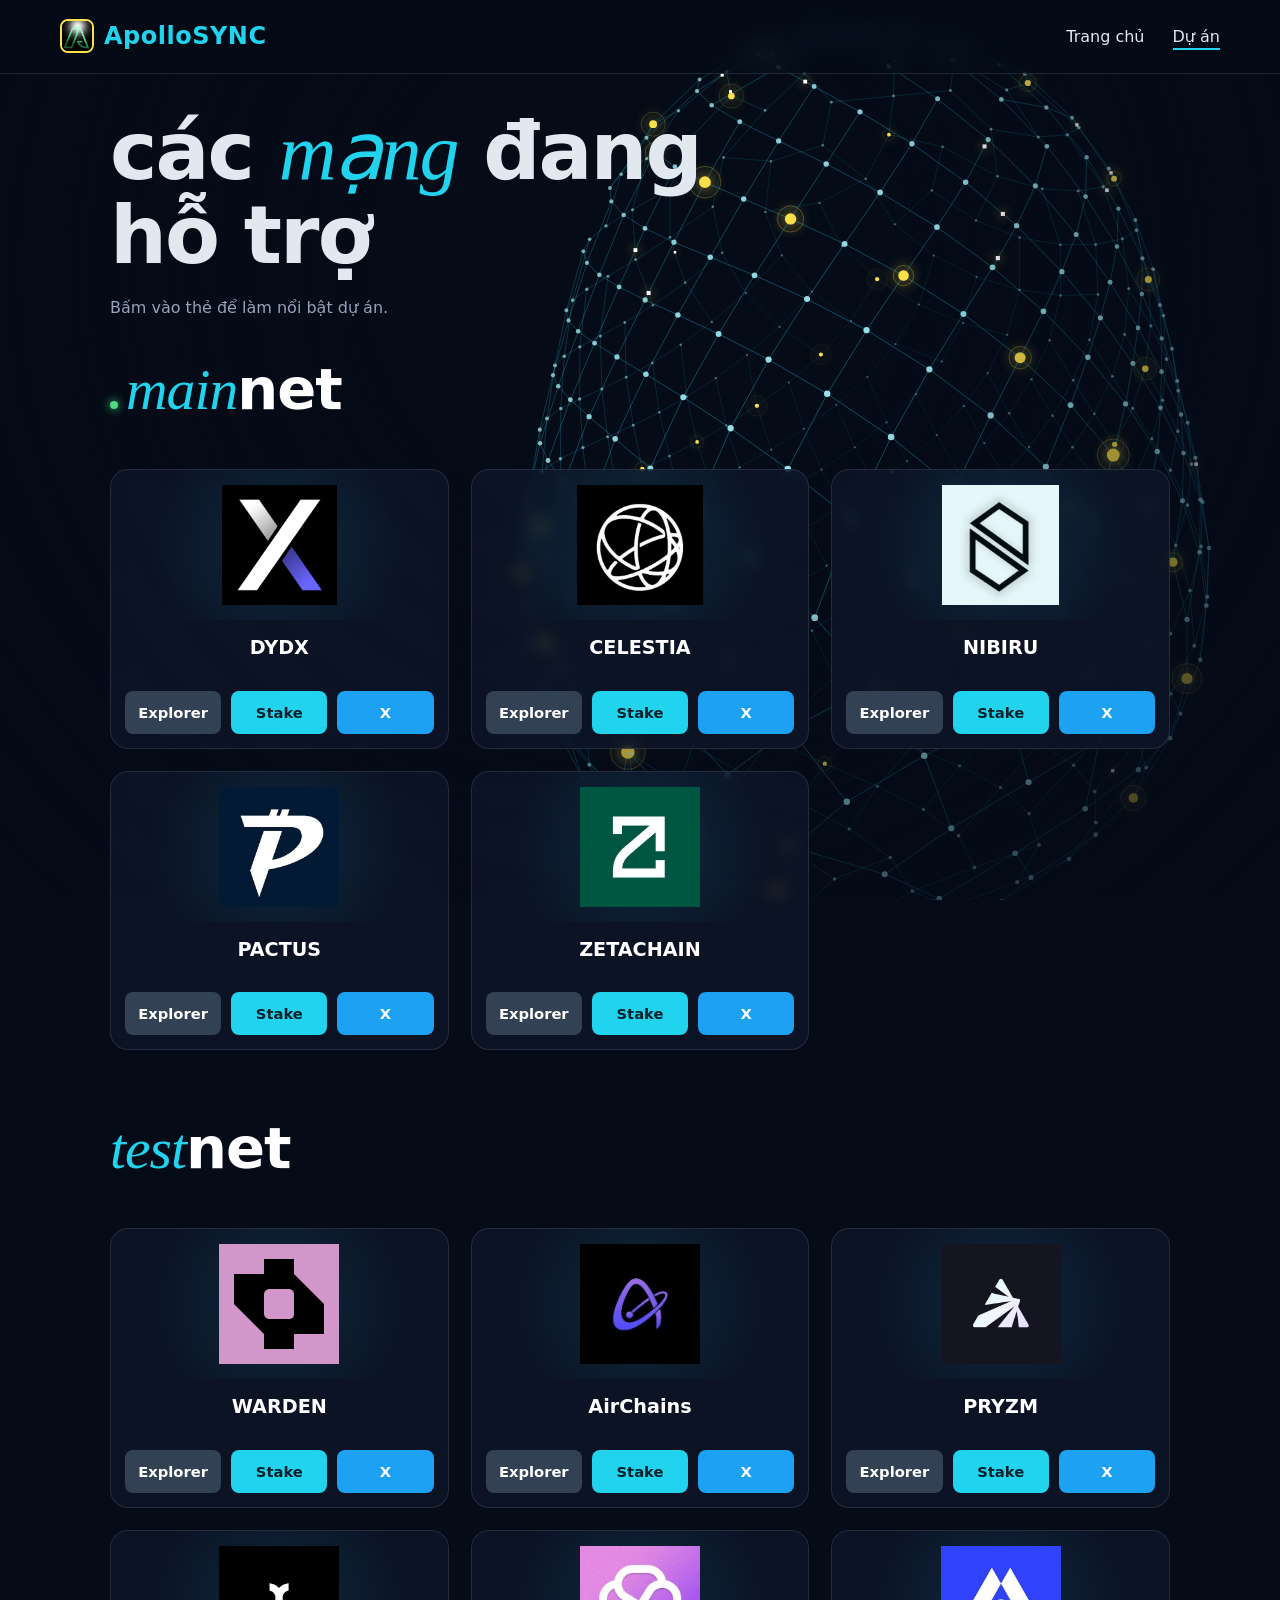
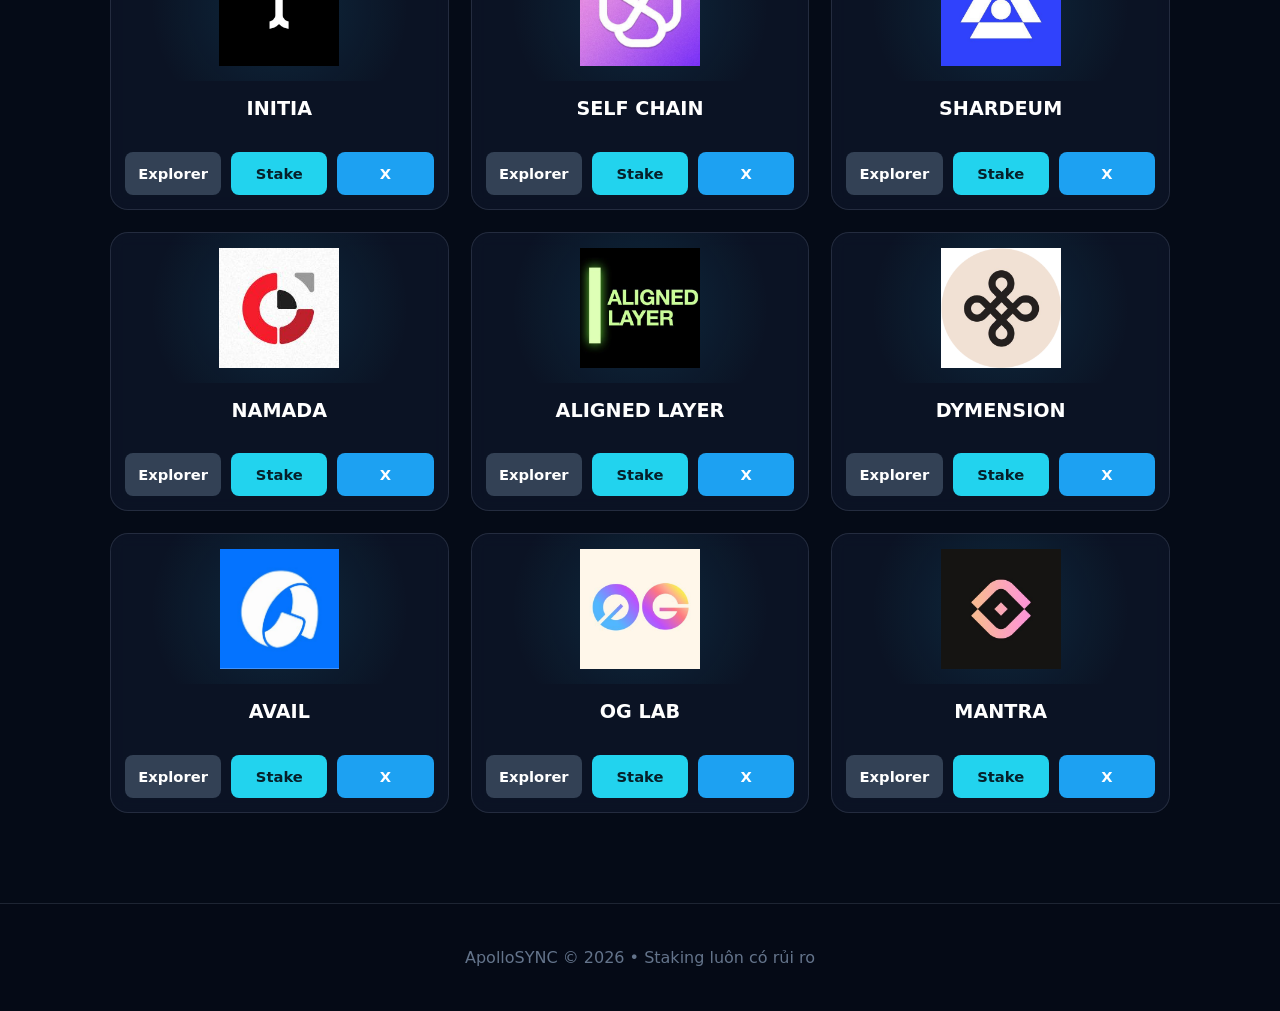
==== commit 6b28caca: "Add files via upload" ====
--- a/projects.html
+++ b/projects.html
@@ -1,332 +1,240 @@
-<!DOCTYPE html>
-<html lang="vi">
-<head>
-    <meta charset="UTF-8">
-    <meta name="viewport" content="width=device-width, initial-scale=1.0">
-    <title>Dự án - ApolloSYNC</title>
-    <link rel="stylesheet" href="css/style.css">
-    <style>
-        .section-title {
-            text-align: center;
-            margin: 50px 0 30px;
-            color: #67e8f9;
-            font-size: 2rem;
-        }
-        .project-grid {
-            display: grid;
-            grid-template-columns: repeat(auto-fit, minmax(320px, 1fr));
-            gap: 24px;
-            margin-bottom: 60px;
-        }
-        .project-card {
-            background: var(--card);
-            border: 1px solid #334155;
-            border-radius: 16px;
-            overflow: hidden;
-            transition: all 0.4s ease;
-            cursor: pointer;
-        }
-        .project-card:hover {
-            transform: translateY(-10px);
-            border-color: var(--primary);
-        }
-        .project-card.active {
-            border-color: #fde047;
-            box-shadow: 0 0 25px #fde047,
-                        0 0 50px rgba(253, 224, 71, 0.6);
-            transform: scale(1.03);
-        }
-        
-        .project-header {
-            height: 160px;
-            display: flex;
-            align-items: center;
-            justify-content: center;
-            position: relative;
-            background: #0f172a;
-            padding: 15px;
-        }
-        .project-header img {
-            max-height: 130px;
-            max-width: 100%;
-            object-fit: contain;
-            filter: drop-shadow(0 8px 12px rgba(0, 0, 0, 0.4));
-            transition: transform 0.3s ease;
-        }
-        .project-card:hover .project-header img {
-            transform: scale(1.08);
-        }
-
-        .project-name {
-            text-align: center;
-            padding: 15px 0;
-            font-weight: 700;
-            font-size: 1.25rem;
-            color: white;
-        }
-        .project-actions {
-            padding: 15px;
-            display: flex;
-            gap: 10px;
-            flex-wrap: wrap;
-            justify-content: center;
-        }
-        .action-btn {
-            flex: 1;
-            min-width: 85px;
-            padding: 10px 14px;
-            text-align: center;
-            border-radius: 8px;
-            text-decoration: none;
-            font-weight: 600;
-            font-size: 0.95rem;
-        }
-        .btn-explorer { background: #334155; color: white; }
-        .btn-stake    { background: #22d3ee; color: #0f172a; }
-        .btn-twitter  { background: #1da1f2; color: white; }
-    </style>
-</head>
-<body>
-    <header>
-        <nav>
-            <div class="logo">ApolloSYNC</div>
-            <div class="nav-links">
-                <a href="index.html">Trang chủ</a>
-                <a href="projects.html">Dự án</a>
-            </div>
-        </nav>
-    </header>
-
-    <div class="container">
-        <h1 style="text-align:center; margin:40px 0 10px; color:#67e8f9;">Các Dự Án Đang Hỗ Trợ</h1>
-
-        <!-- ==================== MAINNET ==================== -->
-        <h2 class="section-title">🚀 MAINNET</h2>
-        <div class="project-grid">
-
-            <div class="project-card">
-                <div class="project-header">
-                    <img src="assets/Projectlogos/DYDX.png" alt="DYDX Logo">
-                </div>
-                <div class="project-name">DYDX</div>
-                <div class="project-actions">
-                    <a href="https://explorer.dydx.trade" target="_blank" class="action-btn btn-explorer">Explorer</a>
-                    <a href="#" class="action-btn btn-stake">Stake</a>
-                    <a href="https://x.com/dYdX" target="_blank" class="action-btn btn-twitter">X</a>
-                </div>
-            </div>
-
-            <div class="project-card">
-                <div class="project-header">
-                    <img src="assets/Projectlogos/CELESTIA.png" alt="CELESTIA Logo">
-                </div>
-                <div class="project-name">CELESTIA</div>
-                <div class="project-actions">
-                    <a href="https://celestia.explorers.guru" target="_blank" class="action-btn btn-explorer">Explorer</a>
-                    <a href="#" class="action-btn btn-stake">Stake</a>
-                    <a href="https://x.com/celestia" target="_blank" class="action-btn btn-twitter">X</a>
-                </div>
-            </div>
-
-            <div class="project-card">
-                <div class="project-header">
-                    <img src="assets/Projectlogos/NIBIRU.png" alt="NIBIRU Logo">
-                </div>
-                <div class="project-name">NIBIRU</div>
-                <div class="project-actions">
-                    <a href="https://nibiru.explorers.guru" target="_blank" class="action-btn btn-explorer">Explorer</a>
-                    <a href="#" class="action-btn btn-stake">Stake</a>
-                    <a href="https://x.com/NibiruChain" target="_blank" class="action-btn btn-twitter">X</a>
-                </div>
-            </div>
-
-            <div class="project-card">
-                <div class="project-header">
-                    <img src="assets/Projectlogos/PACTUS.png" alt="PACTUS Logo">
-                </div>
-                <div class="project-name">PACTUS</div>
-                <div class="project-actions">
-                    <a href="https://pactusscan.com" target="_blank" class="action-btn btn-explorer">Explorer</a>
-                    <a href="#" class="action-btn btn-stake">Stake</a>
-                    <a href="https://x.com/PactusChain" target="_blank" class="action-btn btn-twitter">X</a>
-                </div>
-            </div>
-
-            <div class="project-card">
-                <div class="project-header">
-                    <img src="assets/Projectlogos/ZETACHAIN.png" alt="ZETACHAIN Logo">
-                </div>
-                <div class="project-name">ZETACHAIN</div>
-                <div class="project-actions">
-                    <a href="https://explorer.zetachain.com" target="_blank" class="action-btn btn-explorer">Explorer</a>
-                    <a href="#" class="action-btn btn-stake">Stake</a>
-                    <a href="https://x.com/ZetaChain" target="_blank" class="action-btn btn-twitter">X</a>
-                </div>
-            </div>
-        </div>
-
-        <!-- ==================== TESTNET ==================== -->
-        <h2 class="section-title">🧪 TESTNET</h2>
-        <div class="project-grid">
-
-            <div class="project-card">
-                <div class="project-header">
-                    <img src="assets/Projectlogos/WARDEN.png" alt="WARDEN Logo">
-                </div>
-                <div class="project-name">WARDEN</div>
-                <div class="project-actions">
-                    <a href="https://explorer.wardenprotocol.org/" target="_blank" class="action-btn btn-explorer">Explorer</a>
-                    <a href="#" class="action-btn btn-stake">Stake</a>
-                    <a href="https://x.com/wardenprotocol" target="_blank" class="action-btn btn-twitter">X</a>
-                </div>
-            </div>
-
-            <div class="project-card">
-                <div class="project-header">
-                    <img src="assets/Projectlogos/AirChains.png" alt="AirChains Logo">
-                </div>
-                <div class="project-name">AirChains</div>
-                <div class="project-actions">
-                    <a href="https://explorer.airchains.io" target="_blank" class="action-btn btn-explorer">Explorer</a>
-                    <a href="#" class="action-btn btn-stake">Stake</a>
-                    <a href="https://x.com/airchains_io" target="_blank" class="action-btn btn-twitter">X</a>
-                </div>
-            </div>
-
-            <div class="project-card">
-                <div class="project-header">
-                    <img src="assets/Projectlogos/PRYZM.png" alt="PRYZM Logo">
-                </div>
-                <div class="project-name">PRYZM</div>
-                <div class="project-actions">
-                    <a href="https://chainsco.pe/pryzm" target="_blank" class="action-btn btn-explorer">Explorer</a>
-                    <a href="#" class="action-btn btn-stake">Stake</a>
-                    <a href="https://x.com/Pryzm_Zone" target="_blank" class="action-btn btn-twitter">X</a>
-                </div>
-            </div>
-
-            <div class="project-card">
-                <div class="project-header">
-                    <img src="assets/Projectlogos/INITIA.png" alt="INITIA Logo">
-                </div>
-                <div class="project-name">INITIA</div>
-                <div class="project-actions">
-                    <a href="https://explorer.initia.xyz" target="_blank" class="action-btn btn-explorer">Explorer</a>
-                    <a href="#" class="action-btn btn-stake">Stake</a>
-                    <a href="https://x.com/initia" target="_blank" class="action-btn btn-twitter">X</a>
-                </div>
-            </div>
-
-            <div class="project-card">
-                <div class="project-header">
-                    <img src="assets/Projectlogos/SELF-CHAIN.png" alt="SELF CHAIN Logo">
-                </div>
-                <div class="project-name">SELF CHAIN</div>
-                <div class="project-actions">
-                    <a href="https://explorer.selfchain.io" target="_blank" class="action-btn btn-explorer">Explorer</a>
-                    <a href="#" class="action-btn btn-stake">Stake</a>
-                    <a href="https://x.com/selfchainxyz" target="_blank" class="action-btn btn-twitter">X</a>
-                </div>
-            </div>
-
-            <div class="project-card">
-                <div class="project-header">
-                    <img src="assets/Projectlogos/SHARDEUM.png" alt="SHARDEUM Logo">
-                </div>
-                <div class="project-name">SHARDEUM</div>
-                <div class="project-actions">
-                    <a href="https://explorer.shardeum.org" target="_blank" class="action-btn btn-explorer">Explorer</a>
-                    <a href="#" class="action-btn btn-stake">Stake</a>
-                    <a href="https://x.com/shardeum" target="_blank" class="action-btn btn-twitter">X</a>
-                </div>
-            </div>
-
-            <div class="project-card">
-                <div class="project-header">
-                    <img src="assets/Projectlogos/NAMADA.png" alt="NAMADA Logo">
-                </div>
-                <div class="project-name">NAMADA</div>
-                <div class="project-actions">
-                    <a href="https://explorer.namada.net" target="_blank" class="action-btn btn-explorer">Explorer</a>
-                    <a href="#" class="action-btn btn-stake">Stake</a>
-                    <a href="https://x.com/namada" target="_blank" class="action-btn btn-twitter">X</a>
-                </div>
-            </div>
-
-            <div class="project-card">
-                <div class="project-header">
-                    <img src="assets/Projectlogos/ALIGNED-LAYER.png" alt="ALIGNED LAYER Logo">
-                </div>
-                <div class="project-name">ALIGNED LAYER</div>
-                <div class="project-actions">
-                    <a href="https://explorer.alignedlayer.com" target="_blank" class="action-btn btn-explorer">Explorer</a>
-                    <a href="#" class="action-btn btn-stake">Stake</a>
-                    <a href="https://x.com/alignedlayer" target="_blank" class="action-btn btn-twitter">X</a>
-                </div>
-            </div>
-
-            <div class="project-card">
-                <div class="project-header">
-                    <img src="assets/Projectlogos/DYMENSION.png" alt="DYMENSION Logo">
-                </div>
-                <div class="project-name">DYMENSION</div>
-                <div class="project-actions">
-                    <a href="https://dym.fyi" target="_blank" class="action-btn btn-explorer">Explorer</a>
-                    <a href="#" class="action-btn btn-stake">Stake</a>
-                    <a href="https://x.com/dymension" target="_blank" class="action-btn btn-twitter">X</a>
-                </div>
-            </div>
-
-            <div class="project-card">
-                <div class="project-header">
-                    <img src="assets/Projectlogos/AVAIL.png" alt="AVAIL Logo">
-                </div>
-                <div class="project-name">AVAIL</div>
-                <div class="project-actions">
-                    <a href="https://explorer.avail.so" target="_blank" class="action-btn btn-explorer">Explorer</a>
-                    <a href="#" class="action-btn btn-stake">Stake</a>
-                    <a href="https://x.com/AvailProject" target="_blank" class="action-btn btn-twitter">X</a>
-                </div>
-            </div>
-
-            <div class="project-card">
-                <div class="project-header">
-                    <img src="assets/Projectlogos/OG-LAB.png" alt="OG LAB Logo">
-                </div>
-                <div class="project-name">OG LAB</div>
-                <div class="project-actions">
-                    <a href="https://explorer.0g.ai" target="_blank" class="action-btn btn-explorer">Explorer</a>
-                    <a href="#" class="action-btn btn-stake">Stake</a>
-                    <a href="https://x.com/0G_labs" target="_blank" class="action-btn btn-twitter">X</a>
-                </div>
-            </div>
-
-            <div class="project-card">
-                <div class="project-header">
-                    <img src="assets/Projectlogos/MANTRA.png" alt="MANTRA Logo">
-                </div>
-                <div class="project-name">MANTRA</div>
-                <div class="project-actions">
-                    <a href="https://explorer.mantrachain.io" target="_blank" class="action-btn btn-explorer">Explorer</a>
-                    <a href="#" class="action-btn btn-stake">Stake</a>
-                    <a href="https://x.com/MANTRA_Chain" target="_blank" class="action-btn btn-twitter">X</a>
-                </div>
-            </div>
-         
-        </div>
-    </div>
-
-    <footer>
-        ApolloSYNC © 2026 • Staking luôn có rủi ro
-    </footer>
-
-    <script>
-        document.querySelectorAll('.project-card').forEach(card => {
-            card.addEventListener('click', function(e) {
-                if (e.target.closest('a')) return;
-                this.classList.toggle('active');
-            });
-        });
-    </script>
-</body>
-</html>+<!DOCTYPE html>
+<html lang="vi">
+<head>
+<meta charset="UTF-8">
+<meta name="viewport" content="width=device-width, initial-scale=1.0">
+<title>Dự án - ApolloSYNC</title>
+<meta name="description" content="ApolloSYNC - Professional Blockchain Validator, Proof-of-Stake. Uptime cao, bảo mật tối đa.">
+<link rel="icon" href="assets/logo.jpg">
+<link rel="stylesheet" href="css/style.css">
+</head>
+<body>
+<canvas id="net"></canvas>
+<header><nav>
+<a class="logo" href="index.html"><img src="assets/logo.jpg" alt="">ApolloSYNC</a>
+<div class="nav-links"><a href="index.html">Trang chủ</a><a href="projects.html" class="on">Dự án</a></div>
+</nav></header>
+
+<div class="container">
+<h1 class="page-title">các <em>mạng</em> đang<br>hỗ trợ</h1>
+<p style="color:#94a3b8;margin:16px 0 20px">Bấm vào thẻ để làm nổi bật dự án.</p>
+<h2 class="section-title reveal"><span class="live"></span><em>main</em>net</h2>
+        <div class="project-grid">
+
+            <div class="project-card reveal">
+                <div class="project-header">
+                    <img src="assets/Projectlogos/DYDX.png" alt="DYDX Logo">
+                </div>
+                <div class="project-name">DYDX</div>
+                <div class="project-actions">
+                    <a href="https://explorer.dydx.trade" target="_blank" class="action-btn btn-explorer">Explorer</a>
+                    <a href="#" class="action-btn btn-stake">Stake</a>
+                    <a href="https://x.com/dYdX" target="_blank" class="action-btn btn-twitter">X</a>
+                </div>
+            </div>
+
+            <div class="project-card reveal">
+                <div class="project-header">
+                    <img src="assets/Projectlogos/CELESTIA.png" alt="CELESTIA Logo">
+                </div>
+                <div class="project-name">CELESTIA</div>
+                <div class="project-actions">
+                    <a href="https://celestia.explorers.guru" target="_blank" class="action-btn btn-explorer">Explorer</a>
+                    <a href="#" class="action-btn btn-stake">Stake</a>
+                    <a href="https://x.com/celestia" target="_blank" class="action-btn btn-twitter">X</a>
+                </div>
+            </div>
+
+            <div class="project-card reveal">
+                <div class="project-header">
+                    <img src="assets/Projectlogos/NIBIRU.png" alt="NIBIRU Logo">
+                </div>
+                <div class="project-name">NIBIRU</div>
+                <div class="project-actions">
+                    <a href="https://nibiru.explorers.guru" target="_blank" class="action-btn btn-explorer">Explorer</a>
+                    <a href="#" class="action-btn btn-stake">Stake</a>
+                    <a href="https://x.com/NibiruChain" target="_blank" class="action-btn btn-twitter">X</a>
+                </div>
+            </div>
+
+            <div class="project-card reveal">
+                <div class="project-header">
+                    <img src="assets/Projectlogos/PACTUS.png" alt="PACTUS Logo">
+                </div>
+                <div class="project-name">PACTUS</div>
+                <div class="project-actions">
+                    <a href="https://pactusscan.com" target="_blank" class="action-btn btn-explorer">Explorer</a>
+                    <a href="#" class="action-btn btn-stake">Stake</a>
+                    <a href="https://x.com/PactusChain" target="_blank" class="action-btn btn-twitter">X</a>
+                </div>
+            </div>
+
+            <div class="project-card reveal">
+                <div class="project-header">
+                    <img src="assets/Projectlogos/ZETACHAIN.png" alt="ZETACHAIN Logo">
+                </div>
+                <div class="project-name">ZETACHAIN</div>
+                <div class="project-actions">
+                    <a href="https://explorer.zetachain.com" target="_blank" class="action-btn btn-explorer">Explorer</a>
+                    <a href="#" class="action-btn btn-stake">Stake</a>
+                    <a href="https://x.com/ZetaChain" target="_blank" class="action-btn btn-twitter">X</a>
+                </div>
+            </div>
+        </div>
+
+        <!-- ==================== TESTNET ==================== -->
+        <h2 class="section-title reveal"><em>test</em>net</h2>
+        <div class="project-grid">
+
+            <div class="project-card reveal">
+                <div class="project-header">
+                    <img src="assets/Projectlogos/WARDEN.png" alt="WARDEN Logo">
+                </div>
+                <div class="project-name">WARDEN</div>
+                <div class="project-actions">
+                    <a href="https://explorer.wardenprotocol.org/" target="_blank" class="action-btn btn-explorer">Explorer</a>
+                    <a href="#" class="action-btn btn-stake">Stake</a>
+                    <a href="https://x.com/wardenprotocol" target="_blank" class="action-btn btn-twitter">X</a>
+                </div>
+            </div>
+
+            <div class="project-card reveal">
+                <div class="project-header">
+                    <img src="assets/Projectlogos/AIRCHAINS.png" alt="AirChains Logo">
+                </div>
+                <div class="project-name">AirChains</div>
+                <div class="project-actions">
+                    <a href="https://explorer.airchains.io" target="_blank" class="action-btn btn-explorer">Explorer</a>
+                    <a href="#" class="action-btn btn-stake">Stake</a>
+                    <a href="https://x.com/airchains_io" target="_blank" class="action-btn btn-twitter">X</a>
+                </div>
+            </div>
+
+            <div class="project-card reveal">
+                <div class="project-header">
+                    <img src="assets/Projectlogos/PRYZM.png" alt="PRYZM Logo">
+                </div>
+                <div class="project-name">PRYZM</div>
+                <div class="project-actions">
+                    <a href="https://chainsco.pe/pryzm" target="_blank" class="action-btn btn-explorer">Explorer</a>
+                    <a href="#" class="action-btn btn-stake">Stake</a>
+                    <a href="https://x.com/Pryzm_Zone" target="_blank" class="action-btn btn-twitter">X</a>
+                </div>
+            </div>
+
+            <div class="project-card reveal">
+                <div class="project-header">
+                    <img src="assets/Projectlogos/INITIA.png" alt="INITIA Logo">
+                </div>
+                <div class="project-name">INITIA</div>
+                <div class="project-actions">
+                    <a href="https://explorer.initia.xyz" target="_blank" class="action-btn btn-explorer">Explorer</a>
+                    <a href="#" class="action-btn btn-stake">Stake</a>
+                    <a href="https://x.com/initia" target="_blank" class="action-btn btn-twitter">X</a>
+                </div>
+            </div>
+
+            <div class="project-card reveal">
+                <div class="project-header">
+                    <img src="assets/Projectlogos/SELF-CHAIN.png" alt="SELF CHAIN Logo">
+                </div>
+                <div class="project-name">SELF CHAIN</div>
+                <div class="project-actions">
+                    <a href="https://explorer.selfchain.io" target="_blank" class="action-btn btn-explorer">Explorer</a>
+                    <a href="#" class="action-btn btn-stake">Stake</a>
+                    <a href="https://x.com/selfchainxyz" target="_blank" class="action-btn btn-twitter">X</a>
+                </div>
+            </div>
+
+            <div class="project-card reveal">
+                <div class="project-header">
+                    <img src="assets/Projectlogos/SHARDEUM.png" alt="SHARDEUM Logo">
+                </div>
+                <div class="project-name">SHARDEUM</div>
+                <div class="project-actions">
+                    <a href="https://explorer.shardeum.org" target="_blank" class="action-btn btn-explorer">Explorer</a>
+                    <a href="#" class="action-btn btn-stake">Stake</a>
+                    <a href="https://x.com/shardeum" target="_blank" class="action-btn btn-twitter">X</a>
+                </div>
+            </div>
+
+            <div class="project-card reveal">
+                <div class="project-header">
+                    <img src="assets/Projectlogos/NAMADA.png" alt="NAMADA Logo">
+                </div>
+                <div class="project-name">NAMADA</div>
+                <div class="project-actions">
+                    <a href="https://explorer.namada.net" target="_blank" class="action-btn btn-explorer">Explorer</a>
+                    <a href="#" class="action-btn btn-stake">Stake</a>
+                    <a href="https://x.com/namada" target="_blank" class="action-btn btn-twitter">X</a>
+                </div>
+            </div>
+
+            <div class="project-card reveal">
+                <div class="project-header">
+                    <img src="assets/Projectlogos/ALIGNED-LAYER.png" alt="ALIGNED LAYER Logo">
+                </div>
+                <div class="project-name">ALIGNED LAYER</div>
+                <div class="project-actions">
+                    <a href="https://explorer.alignedlayer.com" target="_blank" class="action-btn btn-explorer">Explorer</a>
+                    <a href="#" class="action-btn btn-stake">Stake</a>
+                    <a href="https://x.com/alignedlayer" target="_blank" class="action-btn btn-twitter">X</a>
+                </div>
+            </div>
+
+            <div class="project-card reveal">
+                <div class="project-header">
+                    <img src="assets/Projectlogos/DYMENSION.png" alt="DYMENSION Logo">
+                </div>
+                <div class="project-name">DYMENSION</div>
+                <div class="project-actions">
+                    <a href="https://dym.fyi" target="_blank" class="action-btn btn-explorer">Explorer</a>
+                    <a href="#" class="action-btn btn-stake">Stake</a>
+                    <a href="https://x.com/dymension" target="_blank" class="action-btn btn-twitter">X</a>
+                </div>
+            </div>
+
+            <div class="project-card reveal">
+                <div class="project-header">
+                    <img src="assets/Projectlogos/AVAIL.png" alt="AVAIL Logo">
+                </div>
+                <div class="project-name">AVAIL</div>
+                <div class="project-actions">
+                    <a href="https://explorer.avail.so" target="_blank" class="action-btn btn-explorer">Explorer</a>
+                    <a href="#" class="action-btn btn-stake">Stake</a>
+                    <a href="https://x.com/AvailProject" target="_blank" class="action-btn btn-twitter">X</a>
+                </div>
+            </div>
+
+            <div class="project-card reveal">
+                <div class="project-header">
+                    <img src="assets/Projectlogos/OG-LAB.png" alt="OG LAB Logo">
+                </div>
+                <div class="project-name">OG LAB</div>
+                <div class="project-actions">
+                    <a href="https://explorer.0g.ai" target="_blank" class="action-btn btn-explorer">Explorer</a>
+                    <a href="#" class="action-btn btn-stake">Stake</a>
+                    <a href="https://x.com/0G_labs" target="_blank" class="action-btn btn-twitter">X</a>
+                </div>
+            </div>
+
+            <div class="project-card reveal">
+                <div class="project-header">
+                    <img src="assets/Projectlogos/MANTRA.png" alt="MANTRA Logo">
+                </div>
+                <div class="project-name">MANTRA</div>
+                <div class="project-actions">
+                    <a href="https://explorer.mantrachain.io" target="_blank" class="action-btn btn-explorer">Explorer</a>
+                    <a href="#" class="action-btn btn-stake">Stake</a>
+                    <a href="https://x.com/MANTRA_Chain" target="_blank" class="action-btn btn-twitter">X</a>
+                </div>
+            </div>
+         
+        </div>
+    </div>
+
+<footer>ApolloSYNC © 2026 • Staking luôn có rủi ro</footer>
+<script src="js/network.js"></script>
+<script src="js/main.js"></script>
+</body>
+</html>
--- a/css/style.css
+++ b/css/style.css
@@ -1,246 +1,76 @@
-* {
-    margin: 0;
-    padding: 0;
-    box-sizing: border-box;
-}
-
-:root {
-    --primary: #22d3ee;
-    --dark: #0f172a;
-    --card: rgba(30, 41, 59, 0.95);
-}
-
-/* ==================== BACKGROUND TOÀN BỘ WEBSITE ==================== */
-body {
-    font-family: 'Segoe UI', Tahoma, Geneva, Verdana, sans-serif;
-    color: #e2e8f0;
-    line-height: 1.7;
-    
-    /* Background ảnh */
-    background-image: url('../assets/images/background.jpg');
-    background-size: cover;
-    background-position: center;
-    background-repeat: no-repeat;
-    background-attachment: fixed;     /* ảnh không di chuyển khi cuộn */
-    
-    /* Overlay tối để chữ dễ đọc */
-    background-color: rgba(15, 23, 42, 0.85);   /* màu tối + độ trong suốt */
-    background-blend-mode: overlay;
-}
-
-/* Nếu muốn overlay mạnh hơn (chữ rõ hơn) */
-body::before {
-    content: "";
-    position: fixed;
-    top: 0;
-    left: 0;
-    width: 100%;
-    height: 100%;
-    background: rgba(15, 23, 42, 0.75);
-    z-index: -1;
-}
-
-header {
-    background: rgba(15, 23, 42, 0.98);
-    position: sticky;
-    top: 0;
-    z-index: 100;
-    border-bottom: 1px solid #334155;
-}
-
-nav {
-    max-width: 1200px;
-    margin: 0 auto;
-    padding: 1.2rem 20px;
-    display: flex;
-    justify-content: space-between;
-    align-items: center;
-}
-
-.logo {
-    font-size: 1.9rem;
-    font-weight: 700;
-    color: var(--primary);
-}
-
-.nav-links a {
-    color: #e2e8f0;
-    text-decoration: none;
-    margin-left: 32px;
-    font-weight: 500;
-}
-
-.nav-links a:hover {
-    color: var(--primary);
-}
-
-.container {
-    max-width: 1100px;
-    margin: 0 auto;
-    padding: 40px 20px;
-}
-
-/* ==================== TRANG CHỦ ==================== */
-.hero {
-    text-align: center;
-    padding: 80px 0 60px;
-}
-
-.hero h1 {
-    font-size: 3.2rem;
-    color: #67e8f9;
-    margin-bottom: 12px;
-}
-
-.card {
-    background: var(--card);
-    border: 1px solid #334155;
-    border-radius: 16px;
-    padding: 32px;
-    margin-bottom: 30px;
-}
-
-h2 {
-    color: var(--primary);
-    margin-bottom: 18px;
-}
-
-.spec-list li {
-    padding: 14px 0;
-    border-bottom: 1px solid #334155;
-}
-
-.spec-list li:last-child {
-    border-bottom: none;
-}
-
-/* ==================== PROJECTS PAGE ==================== */
-.section-title {
-    text-align: center;
-    margin: 50px 0 30px;
-    color: #67e8f9;
-    font-size: 2rem;
-}
-
-.project-grid {
-    display: grid;
-    grid-template-columns: repeat(auto-fit, minmax(320px, 1fr));
-    gap: 24px;
-    margin-bottom: 60px;
-}
-
-.project-card {
-    background: var(--card);
-    border: 1px solid #334155;
-    border-radius: 16px;
-    overflow: hidden;
-    transition: all 0.4s ease;
-    cursor: pointer;
-}
-
-.project-card:hover {
-    transform: translateY(-10px);
-    border-color: var(--primary);
-}
-
-.project-card.active {
-    border-color: #fde047;
-    box-shadow: 0 0 25px #fde047,
-                0 0 50px rgba(253, 224, 71, 0.6);
-    transform: scale(1.03);
-}
-
-.project-header {
-    height: 140px;
-    display: flex;
-    align-items: center;
-    justify-content: center;
-    font-size: 3rem;
-    position: relative;
-}
-
-.project-name {
-    text-align: center;
-    padding: 15px 0;
-    font-weight: 700;
-    font-size: 1.25rem;
-    color: white;
-}
-
-.project-actions {
-    padding: 15px;
-    display: flex;
-    gap: 10px;
-    flex-wrap: wrap;
-    justify-content: center;
-}
-
-.action-btn {
-    flex: 1;
-    min-width: 85px;
-    padding: 10px 14px;
-    text-align: center;
-    border-radius: 8px;
-    text-decoration: none;
-    font-weight: 600;
-    font-size: 0.95rem;
-}
-
-.btn-explorer { background: #334155; color: white; }
-.btn-stake    { background: #22d3ee; color: #0f172a; }
-.btn-twitter  { background: #1da1f2; color: white; }
-
-/* Footer */
-footer {
-    background: #0a101f;
-    padding: 50px 20px 30px;
-    text-align: center;
-    color: #64748b;
-    font-size: 0.95rem;
-}
-/* Tăng độ tương phản cho card khi có background ảnh */
-.card, .project-card {
-    background: rgba(30, 41, 59, 0.92) !important;
-    backdrop-filter: blur(8px);   /* hiệu ứng kính mờ hiện đại */
-}
-
-header {
-    background: rgba(15, 23, 42, 0.95) !important;
-    backdrop-filter: blur(10px);
-}
-
-/* ==================== CONTACT SECTION ==================== */
-.contact-section {
-    text-align: center;
-    margin: 60px 0 40px;
-    padding: 40px 20px;
-    background: rgba(255, 255, 255, 0.03);
-    border-radius: 16px;
-    border: 1px solid rgba(255, 255, 255, 0.08);
-}
-
-.contact-desc {
-    color: #aaaaaa;
-    margin-bottom: 30px;
-    font-size: 1.05rem;
-}
-
-.contact-icons {
-    display: flex;
-    justify-content: center;
-    align-items: center;
-    gap: 28px;
-    flex-wrap: wrap;
-}
-
-.contact-icon {
-    width: 52px;
-    height: 52px;
-    transition: all 0.3s ease;
-    border-radius: 12px;
-}
-
-.contact-icon:hover {
-    transform: scale(1.18) translateY(-6px);
-    box-shadow: 0 12px 25px rgba(0, 0, 0, 0.4);
-}+*{margin:0;padding:0;box-sizing:border-box}
+:root{--c:#22d3ee;--g:#fde047;--bg:#050b17;--card:rgba(15,23,42,.72);--line:rgba(148,163,184,.18)}
+html{scroll-behavior:smooth}
+body{font-family:'Segoe UI',system-ui,sans-serif;color:#e2e8f0;line-height:1.7;background:var(--bg);overflow-x:hidden}
+#net{position:fixed;inset:0;width:100%;height:100%;z-index:-1}
+body::after{content:"";position:fixed;inset:0;z-index:-1;pointer-events:none;background:radial-gradient(ellipse at 50% 30%,transparent 30%,var(--bg) 100%)}
+header{position:fixed;top:0;left:0;right:0;z-index:100;backdrop-filter:blur(12px);background:rgba(5,11,23,.55);border-bottom:1px solid var(--line)}
+nav{max-width:1200px;margin:auto;padding:1rem 20px;display:flex;justify-content:space-between;align-items:center}
+.logo{font-size:1.5rem;font-weight:800;color:var(--c);letter-spacing:.5px;text-decoration:none;display:flex;align-items:center;gap:10px}
+.logo img{width:34px;height:34px;border-radius:8px;border:2px solid var(--g)}
+.nav-links a{color:#e2e8f0;text-decoration:none;margin-left:28px;font-weight:500;position:relative}
+.nav-links a::after{content:"";position:absolute;left:0;bottom:-4px;height:2px;width:0;background:var(--c);transition:.3s}
+.nav-links a:hover::after,.nav-links a.on::after{width:100%}
+.container{max-width:1100px;margin:auto;padding:110px 20px 40px}
+em{font-style:italic;color:var(--c);font-family:Georgia,serif;font-weight:400}
+.hero{pointer-events:none;min-height:92vh;display:flex;flex-direction:column;justify-content:center;max-width:1100px;margin:auto;padding:120px 20px 40px}
+.hero h1{font-size:clamp(2.6rem,7vw,5.6rem);line-height:1;font-weight:800;text-transform:lowercase;letter-spacing:-2px}
+.hero p{font-size:1.25rem;max-width:620px;margin:28px 0;color:#94a3b8}
+.hero .btn,.hero a{pointer-events:auto}
+.btn{display:inline-block;padding:14px 30px;border-radius:50px;font-weight:700;text-decoration:none;background:var(--c);color:#06202a;transition:.3s;margin-right:12px}
+.btn:hover{transform:translateY(-3px);box-shadow:0 10px 30px rgba(34,211,238,.45)}
+.btn.ghost{background:transparent;color:#e2e8f0;border:1px solid var(--line)}
+.ticker{display:flex;gap:10px;margin-top:50px;flex-wrap:wrap;font:.8rem ui-monospace,monospace;color:#64748b}
+.blk{padding:6px 12px;border:1px solid var(--line);border-radius:6px;background:var(--card);animation:pop .5s}
+.blk b{color:var(--g)}
+@keyframes pop{from{opacity:0;transform:translateY(10px) scale(.9)}}
+.sec{max-width:1100px;margin:auto;padding:90px 20px}
+.sec>h2,.section-title{font-size:clamp(2rem,5vw,3.6rem);font-weight:800;text-transform:lowercase;color:#fff;margin-bottom:30px;letter-spacing:-1px;text-align:left}
+.stats{display:grid;grid-template-columns:repeat(auto-fit,minmax(200px,1fr));gap:20px}
+.stat{padding:30px;border:1px solid var(--line);border-radius:18px;background:var(--card);backdrop-filter:blur(8px)}
+.stat b{display:block;font-size:3.4rem;color:var(--g);line-height:1}
+.stat span{color:#94a3b8}
+.marquee{overflow:hidden;border-block:1px solid var(--line);padding:26px 0;mask-image:linear-gradient(90deg,transparent,#000 10%,#000 90%,transparent)}
+.track{display:flex;gap:60px;width:max-content;animation:scroll 40s linear infinite}
+.marquee:hover .track{animation-play-state:paused}
+.track img{height:52px;width:auto;filter:grayscale(1) brightness(1.4);opacity:.7;transition:.3s}
+.track img:hover{filter:none;opacity:1}
+@keyframes scroll{to{transform:translateX(-50%)}}
+.flow{display:grid;grid-template-columns:repeat(auto-fit,minmax(220px,1fr));gap:20px;position:relative}
+.step{padding:28px;border:1px solid var(--line);border-radius:18px;background:var(--card);backdrop-filter:blur(8px);transition:.4s;position:relative;overflow:hidden}
+.step:hover{border-color:var(--c);transform:translateY(-8px)}
+.step i{font-style:normal;font-size:2.4rem}
+.step h3{color:var(--c);margin:8px 0}
+.step::after{content:"";position:absolute;top:0;left:-100%;width:60%;height:2px;background:linear-gradient(90deg,transparent,var(--c),transparent);animation:sweep 3s infinite}
+@keyframes sweep{to{left:140%}}
+.card{border:1px solid var(--line);border-radius:18px;padding:32px;background:var(--card);backdrop-filter:blur(8px)}
+.spec-list{list-style:none}
+.spec-list li{padding:14px 0;border-bottom:1px solid var(--line);display:flex;gap:16px}
+.spec-list li:last-child{border:0}
+.spec-list strong{min-width:130px;color:var(--c)}
+.contact-section{text-align:center;padding:110px 20px}
+.contact-section h2{font-size:clamp(2.4rem,7vw,5.5rem);font-weight:800;text-transform:lowercase;line-height:1.05}
+.contact-desc{color:#94a3b8;margin:20px 0 34px}
+.contact-icons{display:flex;justify-content:center;gap:26px;flex-wrap:wrap}
+.contact-icon{width:56px;height:56px;border-radius:14px;transition:.3s}
+.contact-icon:hover{transform:scale(1.18) translateY(-6px);box-shadow:0 0 28px var(--c)}
+.reveal{opacity:0;transform:translateY(40px);transition:1s cubic-bezier(.2,.8,.2,1)}
+.reveal.in{opacity:1;transform:none}
+footer{padding:40px 20px;text-align:center;color:#64748b;border-top:1px solid var(--line);background:rgba(5,11,23,.8)}
+/* projects */
+.page-title{font-size:clamp(2.4rem,7vw,5rem);font-weight:800;text-transform:lowercase;letter-spacing:-2px;line-height:1.05}
+.project-grid{display:grid;grid-template-columns:repeat(auto-fill,minmax(300px,1fr));gap:22px;margin-bottom:50px}
+.project-card{background:var(--card);border:1px solid var(--line);border-radius:18px;overflow:hidden;transition:.4s;cursor:pointer;backdrop-filter:blur(8px);position:relative}
+.project-card:hover{transform:translateY(-10px);border-color:var(--c);box-shadow:0 0 30px rgba(34,211,238,.25)}
+.project-card.active{border-color:var(--g);box-shadow:0 0 25px var(--g),0 0 50px rgba(253,224,71,.5);transform:scale(1.03)}
+.project-header{height:150px;display:flex;align-items:center;justify-content:center;background:radial-gradient(circle,rgba(34,211,238,.12),transparent 70%);padding:15px}
+.project-header img{max-height:120px;max-width:100%;object-fit:contain;transition:.3s}
+.project-card:hover .project-header img{transform:scale(1.1)}
+.project-name{text-align:center;padding:12px 0;font-weight:700;font-size:1.2rem;color:#fff}
+.project-actions{padding:14px;display:flex;gap:10px;flex-wrap:wrap}
+.action-btn{flex:1;min-width:80px;padding:9px 12px;text-align:center;border-radius:8px;text-decoration:none;font-weight:600;font-size:.92rem}
+.btn-explorer{background:#334155;color:#fff}.btn-stake{background:var(--c);color:#06202a}.btn-twitter{background:#1da1f2;color:#fff}
+.live{display:inline-block;width:8px;height:8px;border-radius:50%;background:#4ade80;box-shadow:0 0 10px #4ade80;margin-right:8px;animation:pulse 1.6s infinite}
+@keyframes pulse{50%{opacity:.3}}
+@media(max-width:640px){.nav-links a{margin-left:16px}.spec-list li{flex-direction:column;gap:2px}}
+@media(prefers-reduced-motion:reduce){*{animation:none!important;transition:none!important}}
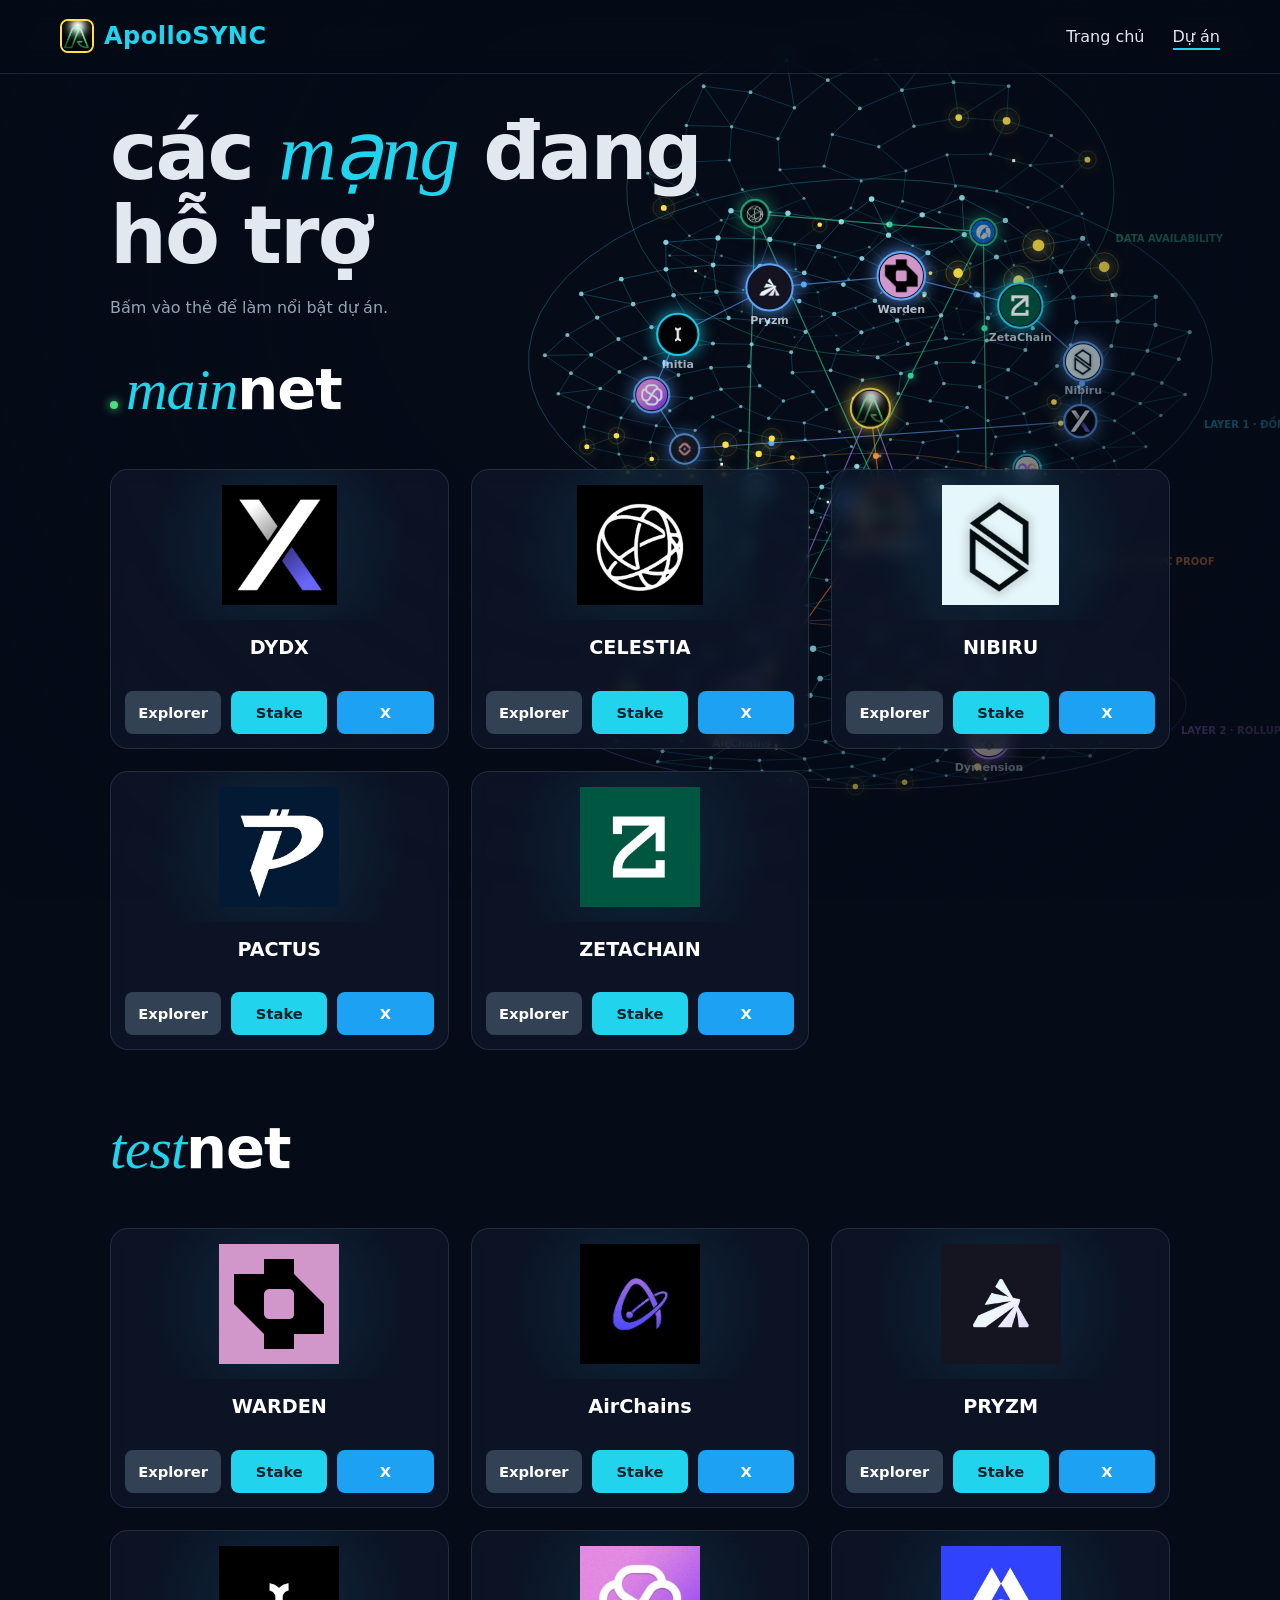
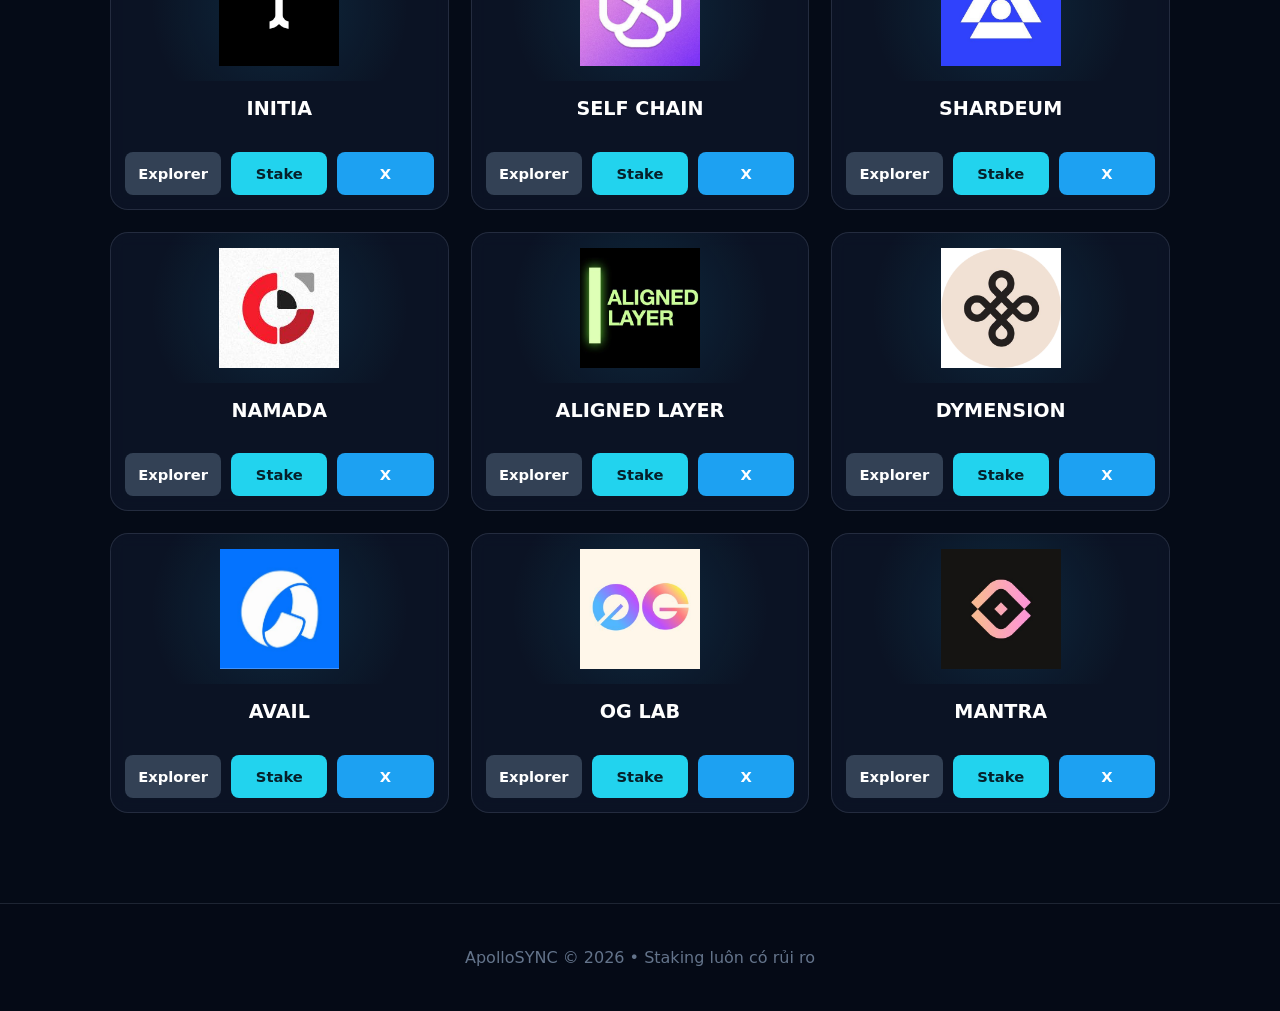
==== commit 80c22e6b: "Add files via upload" ====
--- a/projects.html
+++ b/projects.html
@@ -2,7 +2,7 @@
 <html lang="vi">
 <head>
 <meta charset="UTF-8">
-<meta name="viewport" content="width=device-width, initial-scale=1.0">
+<meta name="viewport" content="width=device-width, initial-scale=1.0, viewport-fit=cover">
 <title>Dự án - ApolloSYNC</title>
 <meta name="description" content="ApolloSYNC - Professional Blockchain Validator, Proof-of-Stake. Uptime cao, bảo mật tối đa.">
 <link rel="icon" href="assets/logo.jpg">
--- a/css/style.css
+++ b/css/style.css
@@ -1,7 +1,7 @@
 *{margin:0;padding:0;box-sizing:border-box}
 :root{--c:#22d3ee;--g:#fde047;--bg:#050b17;--card:rgba(15,23,42,.72);--line:rgba(148,163,184,.18)}
 html{scroll-behavior:smooth}
-body{font-family:'Segoe UI',system-ui,sans-serif;color:#e2e8f0;line-height:1.7;background:var(--bg);overflow-x:hidden}
+body{touch-action:pan-y;font-family:'Segoe UI',system-ui,sans-serif;color:#e2e8f0;line-height:1.7;background:var(--bg);overflow-x:hidden}
 #net{position:fixed;inset:0;width:100%;height:100%;z-index:-1}
 body::after{content:"";position:fixed;inset:0;z-index:-1;pointer-events:none;background:radial-gradient(ellipse at 50% 30%,transparent 30%,var(--bg) 100%)}
 header{position:fixed;top:0;left:0;right:0;z-index:100;backdrop-filter:blur(12px);background:rgba(5,11,23,.55);border-bottom:1px solid var(--line)}
@@ -74,3 +74,44 @@
 @keyframes pulse{50%{opacity:.3}}
 @media(max-width:640px){.nav-links a{margin-left:16px}.spec-list li{flex-direction:column;gap:2px}}
 @media(prefers-reduced-motion:reduce){*{animation:none!important;transition:none!important}}
+
+.legend{display:flex;flex-wrap:wrap;gap:10px;align-items:center;margin-top:36px;font-size:.85rem;color:#94a3b8;pointer-events:auto}
+.chip{font:inherit;font-weight:600;color:#e2e8f0;background:rgba(5,11,23,.6);border:1px solid var(--k);border-radius:50px;padding:6px 16px;cursor:pointer;transition:.25s;pointer-events:auto}
+.chip:hover,.chip.on{background:var(--k);color:#06202a;box-shadow:0 0 18px var(--k)}
+
+.mode{font:inherit;font-weight:700;color:#e2e8f0;background:transparent;border:1px solid var(--line);border-radius:8px;padding:6px 14px;cursor:pointer;pointer-events:auto;transition:.25s}
+.mode.on,.mode:hover{background:#e2e8f0;color:#06202a}
+#note{max-width:520px;margin-top:14px;font-size:.9rem;color:#94a3b8;min-height:3em}
+
+/* ===== MOBILE ===== */
+@media(max-width:900px){
+ nav{padding:.7rem 16px}.logo{font-size:1.2rem}.logo img{width:28px;height:28px}
+ .nav-links a{margin-left:18px;font-size:.95rem}
+ .hero{min-height:auto;justify-content:flex-start;padding:max(58vh,400px) 18px 30px}
+ .hero h1{font-size:clamp(2.1rem,10.5vw,3.4rem);letter-spacing:-1px}
+ .hero p{font-size:1rem;margin:16px 0}
+ .hero .btn{display:block;text-align:center;margin:0 0 10px}
+ .legend{flex-wrap:nowrap;overflow-x:auto;margin:26px -18px 0;padding:4px 18px 8px;scrollbar-width:none;scroll-snap-type:x proximity}
+ .legend::-webkit-scrollbar{display:none}
+ .legend>*{flex:0 0 auto;scroll-snap-align:start;white-space:nowrap}
+ .legend>span{display:none}
+ .mode,.chip{padding:8px 14px;font-size:.85rem}
+ #note{font-size:.85rem;min-height:4.5em}
+ .ticker{display:none}
+ .sec{padding:56px 18px}
+ .sec>h2,.section-title{margin-bottom:20px}
+ .stats{grid-template-columns:repeat(3,1fr);gap:10px}
+ .stat{padding:16px 12px;border-radius:14px}.stat b{font-size:2rem}.stat span{font-size:.78rem;display:block;line-height:1.3;margin-top:6px}
+ .flow{grid-template-columns:1fr 1fr;gap:12px}.step{padding:18px}.step p{font-size:.88rem}
+ .card{padding:20px}
+ .track img{height:36px}.track{gap:36px}
+ .contact-section{padding:70px 18px}.contact-icons{gap:16px}.contact-icon{width:48px;height:48px}
+ .container{padding:84px 16px 30px}
+ .project-grid{grid-template-columns:repeat(2,1fr);gap:12px}
+ .project-header{height:96px;padding:10px}.project-header img{max-height:72px}
+ .project-name{font-size:1rem;padding:8px 4px}
+ .project-actions{padding:10px;gap:8px}
+ .action-btn{min-width:0;padding:8px 6px;font-size:.8rem}.btn-explorer{flex:1 0 100%}
+ .project-card:hover{transform:none}
+}
+@media(max-width:380px){.flow{grid-template-columns:1fr}.stat b{font-size:1.6rem}}
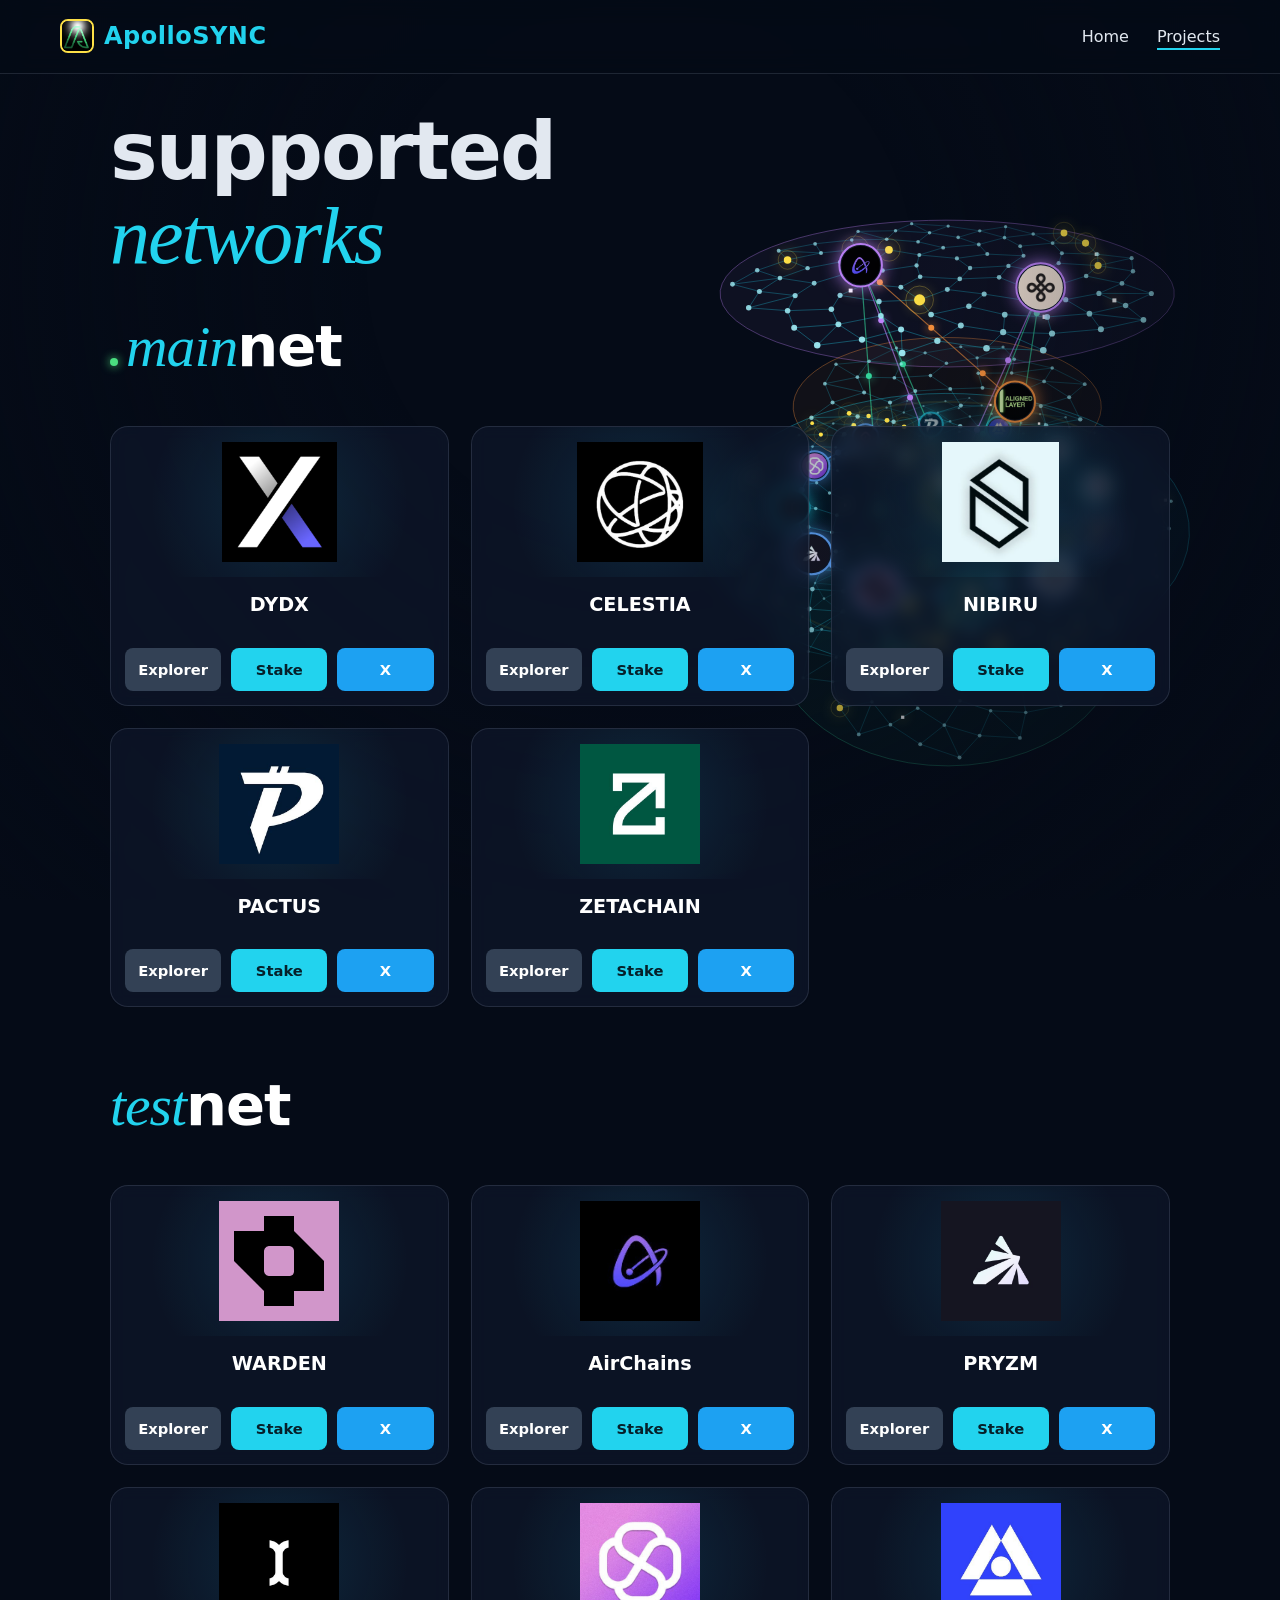
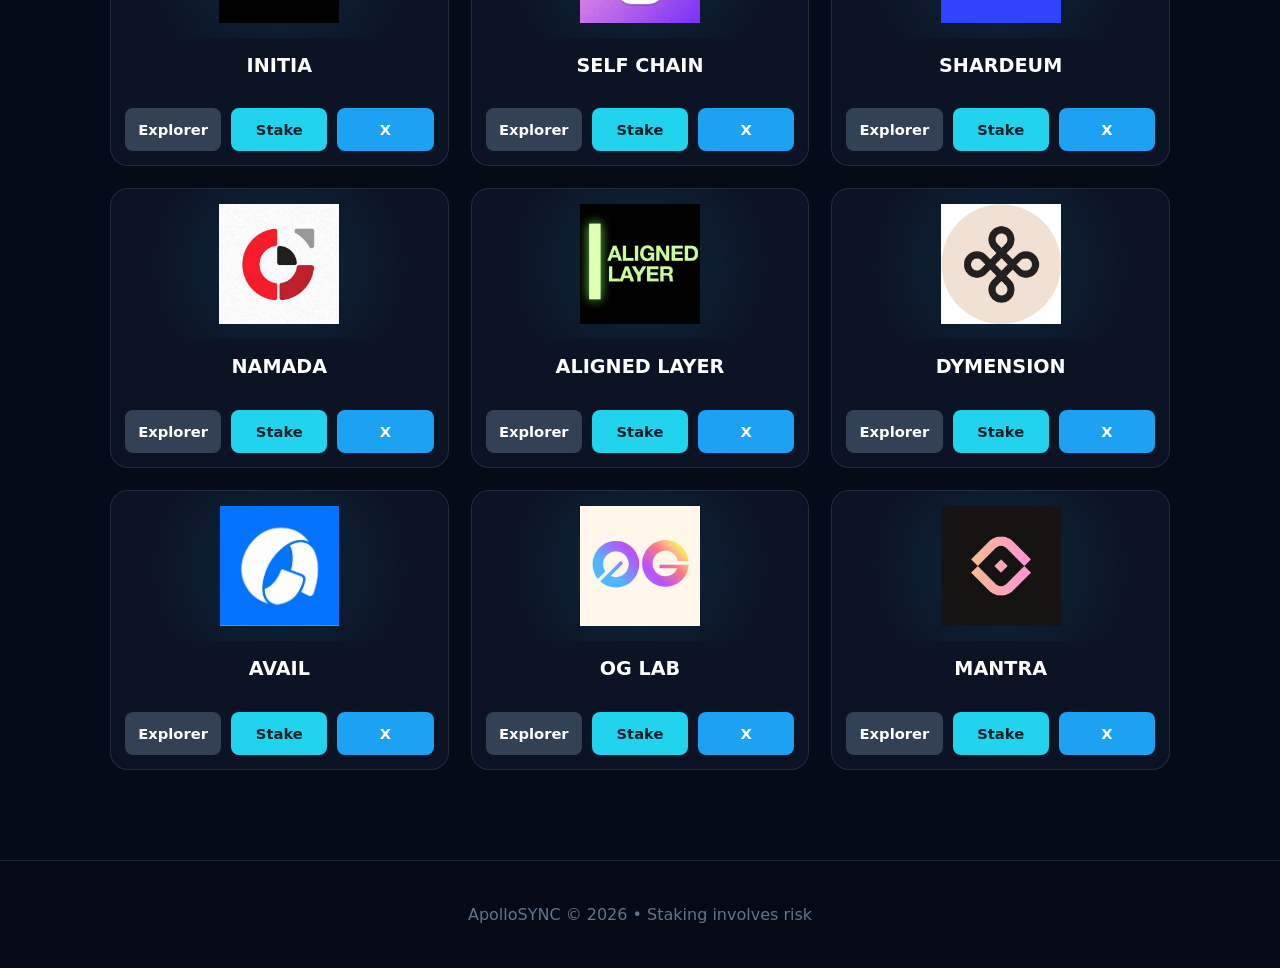
==== commit 55607f23: "Add files via upload" ====
--- a/projects.html
+++ b/projects.html
@@ -1,10 +1,10 @@
 <!DOCTYPE html>
-<html lang="vi">
+<html lang="en">
 <head>
 <meta charset="UTF-8">
 <meta name="viewport" content="width=device-width, initial-scale=1.0, viewport-fit=cover">
-<title>Dự án - ApolloSYNC</title>
-<meta name="description" content="ApolloSYNC - Professional Blockchain Validator, Proof-of-Stake. Uptime cao, bảo mật tối đa.">
+<title>Projects - ApolloSYNC</title>
+<meta name="description" content="ApolloSYNC - Professional blockchain validator for Proof-of-Stake networks.">
 <link rel="icon" href="assets/logo.jpg">
 <link rel="stylesheet" href="css/style.css">
 </head>
@@ -12,12 +12,12 @@
 <canvas id="net"></canvas>
 <header><nav>
 <a class="logo" href="index.html"><img src="assets/logo.jpg" alt="">ApolloSYNC</a>
-<div class="nav-links"><a href="index.html">Trang chủ</a><a href="projects.html" class="on">Dự án</a></div>
+<div class="nav-links"><a href="index.html">Home</a><a href="projects.html" class="on">Projects</a></div>
 </nav></header>
 
 <div class="container">
-<h1 class="page-title">các <em>mạng</em> đang<br>hỗ trợ</h1>
-<p style="color:#94a3b8;margin:16px 0 20px">Bấm vào thẻ để làm nổi bật dự án.</p>
+<h1 class="page-title">supported<br><em>networks</em></h1>
+<div style="height:20px"></div>
 <h2 class="section-title reveal"><span class="live"></span><em>main</em>net</h2>
         <div class="project-grid">
 
@@ -233,7 +233,7 @@
         </div>
     </div>
 
-<footer>ApolloSYNC © 2026 • Staking luôn có rủi ro</footer>
+<footer>ApolloSYNC © 2026 • Staking involves risk</footer>
 <script src="js/network.js"></script>
 <script src="js/main.js"></script>
 </body>
--- a/css/style.css
+++ b/css/style.css
@@ -87,7 +87,7 @@
 @media(max-width:900px){
  nav{padding:.7rem 16px}.logo{font-size:1.2rem}.logo img{width:28px;height:28px}
  .nav-links a{margin-left:18px;font-size:.95rem}
- .hero{min-height:auto;justify-content:flex-start;padding:max(58vh,400px) 18px 30px}
+ .hero{min-height:auto;justify-content:flex-start;padding:max(62vh,450px) 18px 30px}
  .hero h1{font-size:clamp(2.1rem,10.5vw,3.4rem);letter-spacing:-1px}
  .hero p{font-size:1rem;margin:16px 0}
  .hero .btn{display:block;text-align:center;margin:0 0 10px}
@@ -115,3 +115,8 @@
  .project-card:hover{transform:none}
 }
 @media(max-width:380px){.flow{grid-template-columns:1fr}.stat b{font-size:1.6rem}}
+
+/* desktop: chữ nằm cột trái, mô hình 3D nằm cột phải, không chồng nhau */
+@media(min-width:901px){.hero{max-width:none;margin:0;padding-left:max(24px,6vw);padding-right:0}
+.hero>*{max-width:min(42vw,580px)}.hero h1{font-size:clamp(2.4rem,4.8vw,4.8rem)}}
+#note{min-height:0}
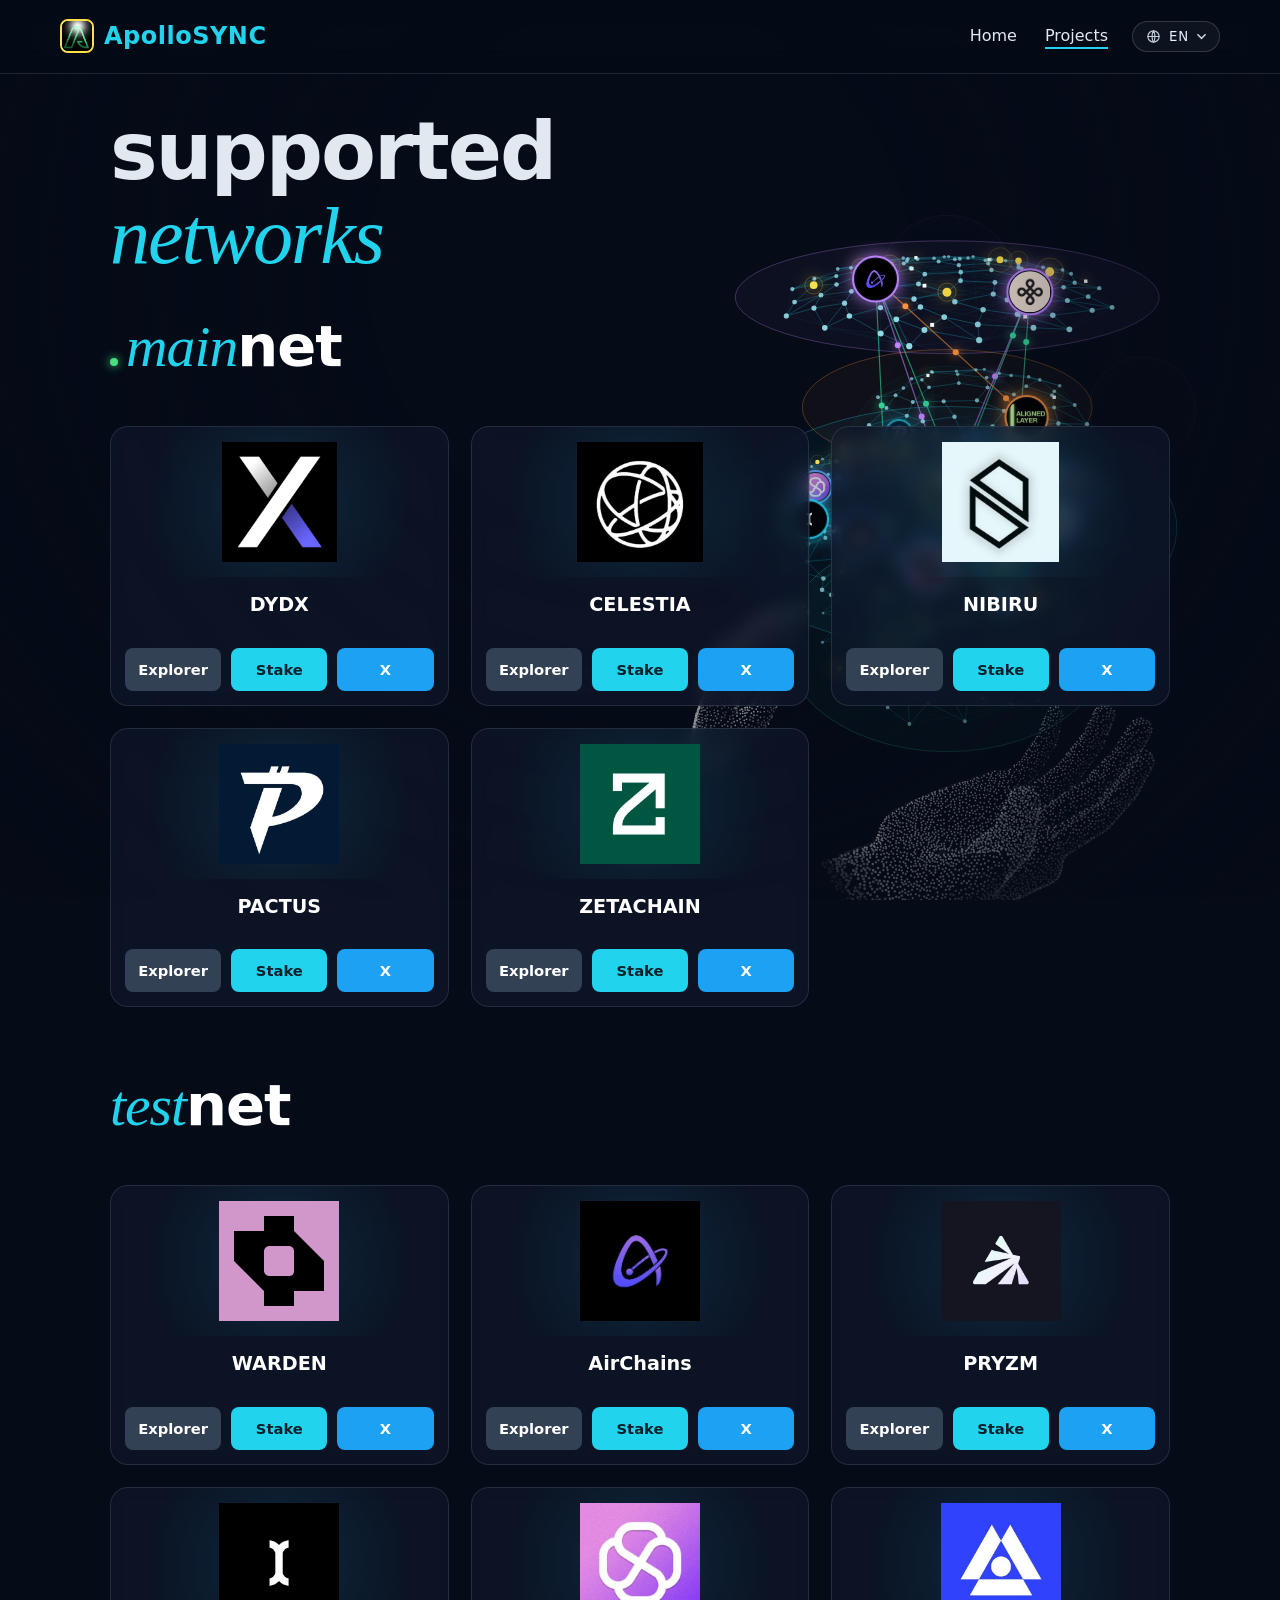
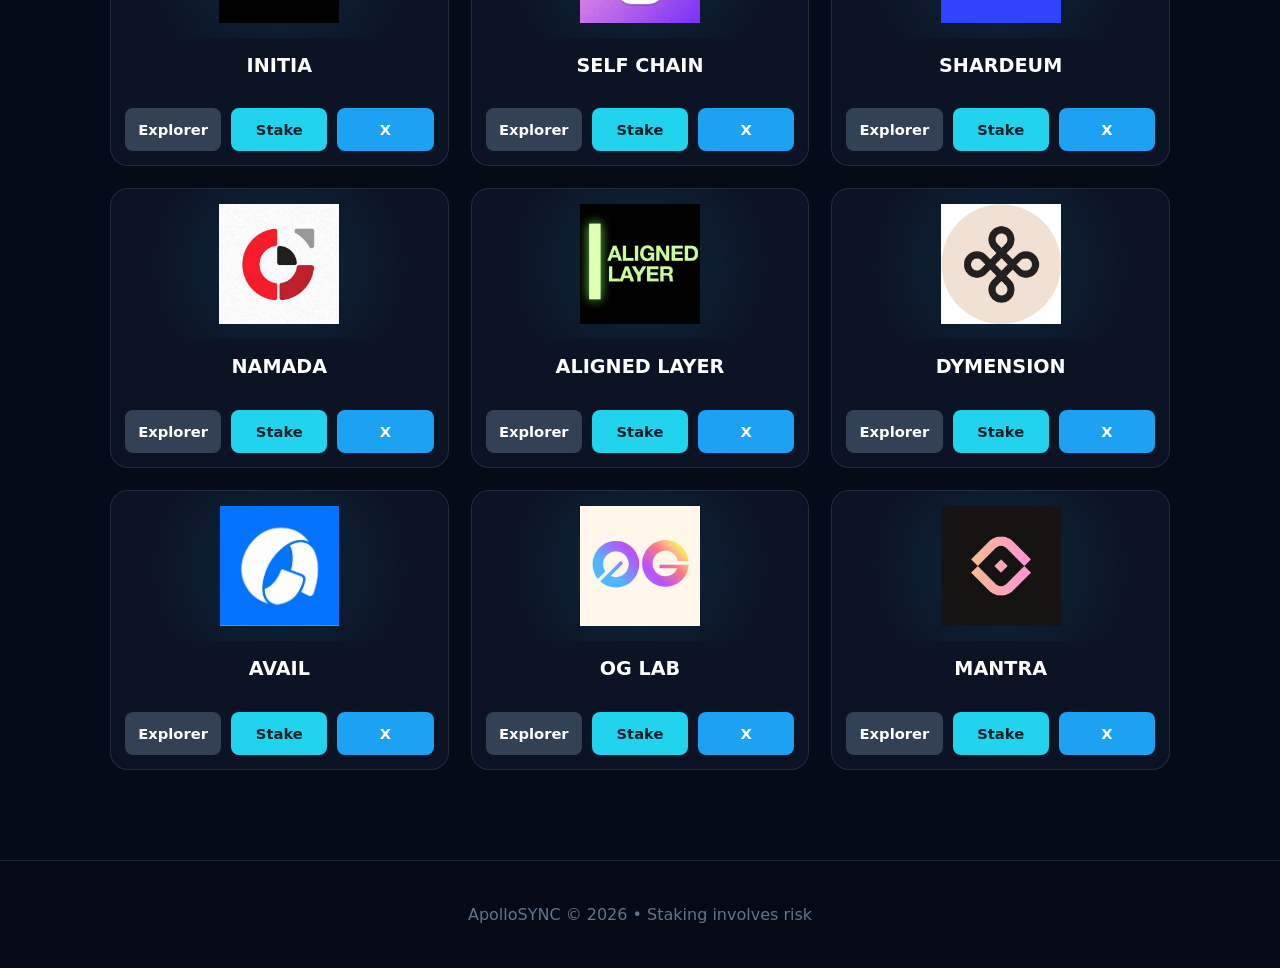
==== commit 239a15ce: "Add files via upload" ====
--- a/projects.html
+++ b/projects.html
@@ -236,5 +236,6 @@
 <footer>ApolloSYNC © 2026 • Staking involves risk</footer>
 <script src="js/network.js"></script>
 <script src="js/main.js"></script>
+<script src="js/lang.js"></script>
 </body>
 </html>
